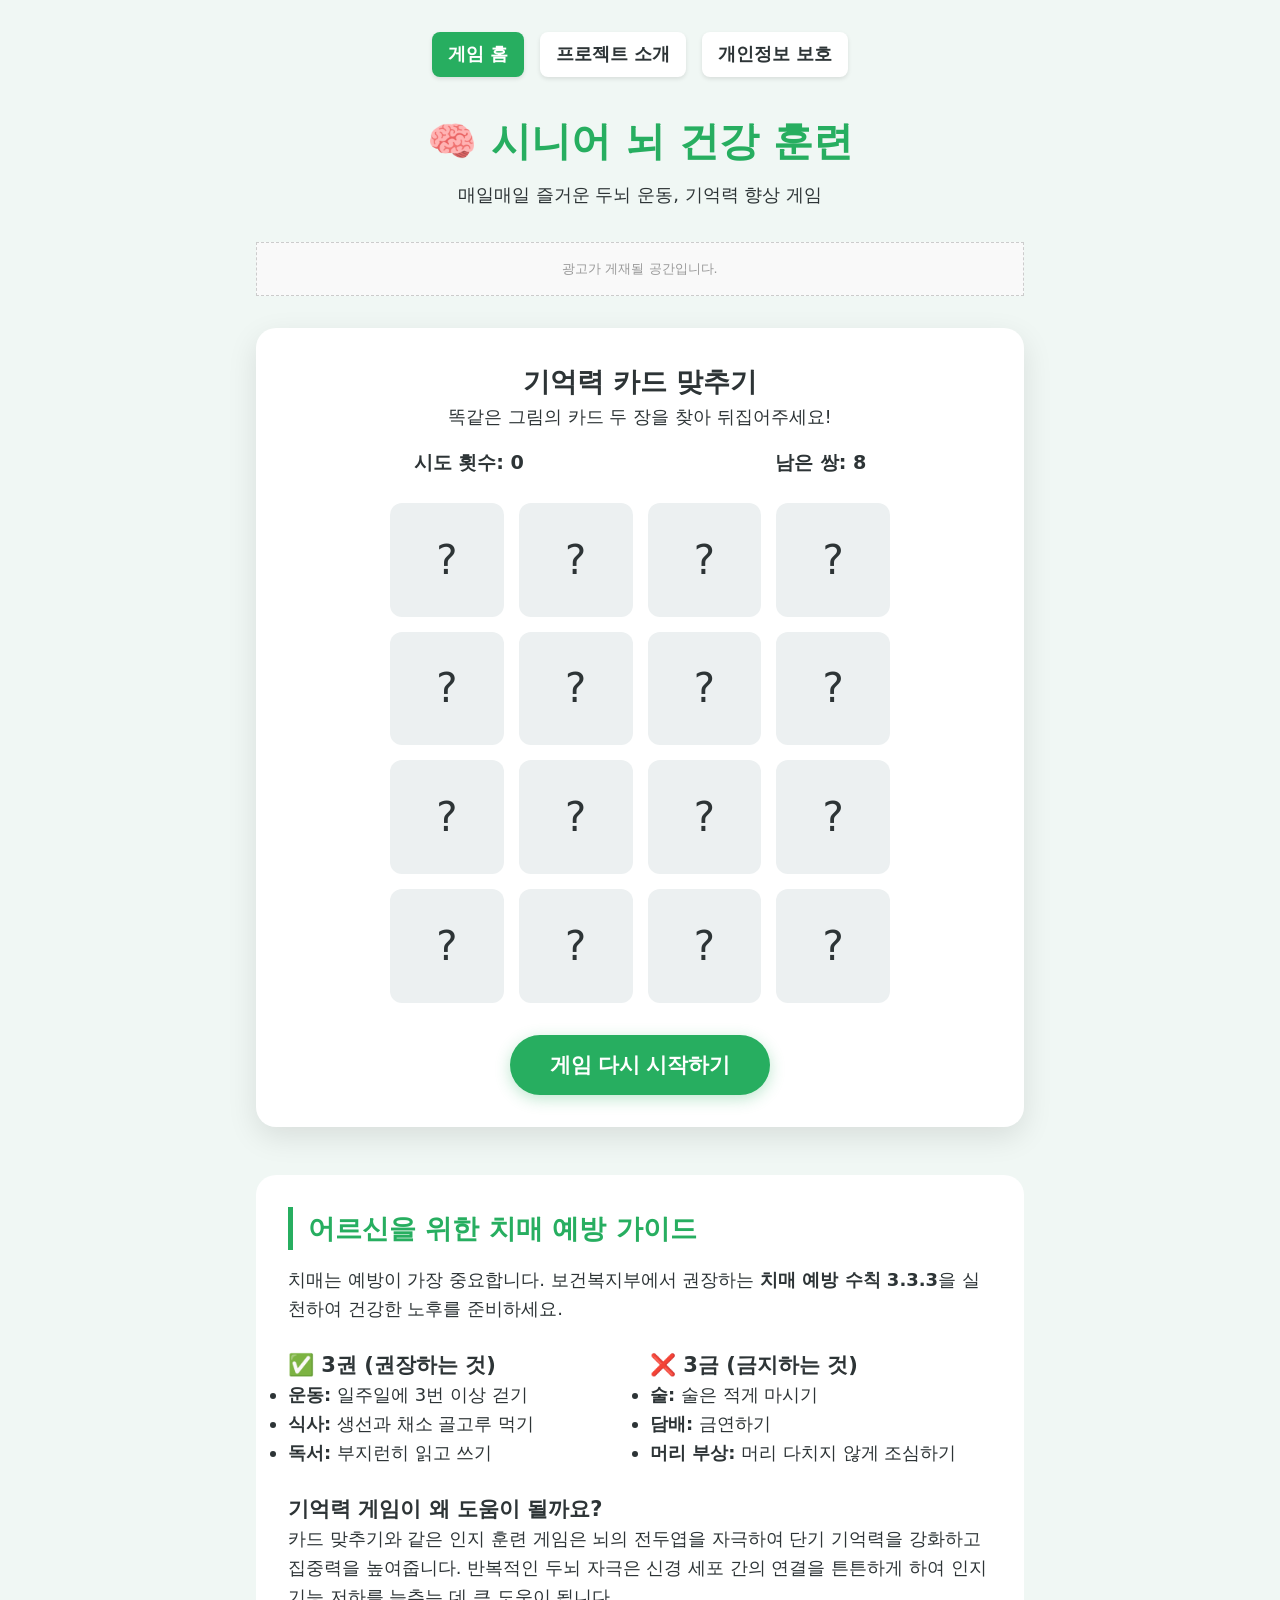
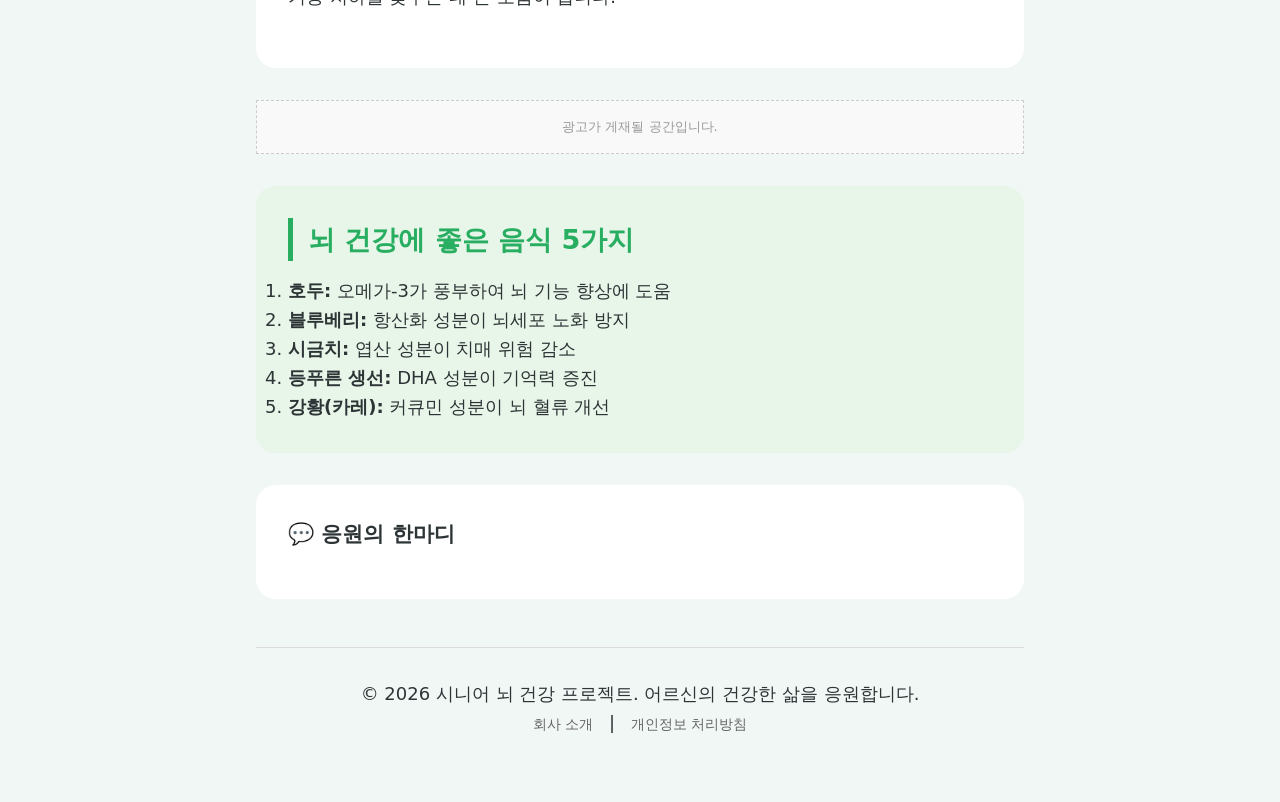
==== index.html @ 91ec0c96 "feat: add Google AdSense script, meta tag and ads.txt" ====
<!DOCTYPE html>
<html lang="ko">
<head>
  <meta charset="UTF-8">
  <meta name="viewport" content="width=device-width, initial-scale=1.0">
  <title>시니어 뇌 건강 프로젝트 - 치매 예방 기억력 게임</title>
  <meta name="description" content="어르신들의 두뇌 건강을 위한 치매 예방 기억력 테스트 게임과 건강 정보를 제공합니다. 매일 5분 투자로 인지 능력을 향상시키세요.">
  <meta name="google-adsense-account" content="ca-pub-5621749458356949">
  <script async src="https://pagead2.googlesyndication.com/pagead/js/adsbygoogle.js?client=ca-pub-5621749458356949"
     crossorigin="anonymous"></script>
  <link rel="stylesheet" href="./style.css">
</head>
<body>
  <div class="container">
    <nav class="nav-bar">
      <a href="./index.html" class="nav-link active">게임 홈</a>
      <a href="./about.html" class="nav-link">프로젝트 소개</a>
      <a href="./privacy.html" class="nav-link">개인정보 보호</a>
    </nav>

    <header>
      <h1>🧠 시니어 뇌 건강 훈련</h1>
      <p>매일매일 즐거운 두뇌 운동, 기억력 향상 게임</p>
    </header>

    <div class="ad-space">광고가 게재될 공간입니다.</div>

    <main>
      <section class="game-section">
        <h2>기억력 카드 맞추기</h2>
        <p style="margin-bottom: 1rem;">똑같은 그림의 카드 두 장을 찾아 뒤집어주세요!</p>
        
        <div class="game-info">
          <div>시도 횟수: <span id="moves">0</span></div>
          <div>남은 쌍: <span id="pairs">8</span></div>
        </div>

        <div class="card-grid" id="card-grid">
          <!-- 카드는 자바스크립트로 생성됩니다 -->
        </div>

        <button class="btn-main" onclick="resetGame()">게임 다시 시작하기</button>
      </section>

      <section class="article-section">
        <h2>어르신을 위한 치매 예방 가이드</h2>
        <p>치매는 예방이 가장 중요합니다. 보건복지부에서 권장하는 <strong>치매 예방 수칙 3.3.3</strong>을 실천하여 건강한 노후를 준비하세요.</p>
        
        <div class="info-grid">
          <div>
            <h3>✅ 3권 (권장하는 것)</h3>
            <ul>
              <li><strong>운동:</strong> 일주일에 3번 이상 걷기</li>
              <li><strong>식사:</strong> 생선과 채소 골고루 먹기</li>
              <li><strong>독서:</strong> 부지런히 읽고 쓰기</li>
            </ul>
          </div>
          <div>
            <h3>❌ 3금 (금지하는 것)</h3>
            <ul>
              <li><strong>술:</strong> 술은 적게 마시기</li>
              <li><strong>담배:</strong> 금연하기</li>
              <li><strong>머리 부상:</strong> 머리 다치지 않게 조심하기</li>
            </ul>
          </div>
        </div>

        <h3 style="margin-top: 1.5rem;">기억력 게임이 왜 도움이 될까요?</h3>
        <p>카드 맞추기와 같은 인지 훈련 게임은 뇌의 전두엽을 자극하여 단기 기억력을 강화하고 집중력을 높여줍니다. 반복적인 두뇌 자극은 신경 세포 간의 연결을 튼튼하게 하여 인지 기능 저하를 늦추는 데 큰 도움이 됩니다.</p>
      </section>

      <div class="ad-space">광고가 게재될 공간입니다.</div>

      <section class="article-section" style="background: #e8f5e9;">
        <h2>뇌 건강에 좋은 음식 5가지</h2>
        <ol>
          <li><strong>호두:</strong> 오메가-3가 풍부하여 뇌 기능 향상에 도움</li>
          <li><strong>블루베리:</strong> 항산화 성분이 뇌세포 노화 방지</li>
          <li><strong>시금치:</strong> 엽산 성분이 치매 위험 감소</li>
          <li><strong>등푸른 생선:</strong> DHA 성분이 기억력 증진</li>
          <li><strong>강황(카레):</strong> 커큐민 성분이 뇌 혈류 개선</li>
        </ol>
      </section>
    </main>

    <section class="comments-section" style="background:white; padding: 2rem; border-radius: 20px;">
      <h3 style="margin-bottom: 1rem;">💬 응원의 한마디</h3>
      <div id="disqus_thread"></div>
      <script>
          (function() { 
          var d = document, s = d.createElement('script');
          s.src = 'https://productbuilder-jqbafca0xd.disqus.com/embed.js';
          s.setAttribute('data-timestamp', +new Date());
          (d.head || d.body).appendChild(s);
          })();
      </script>
    </section>

    <footer>
      <p>&copy; 2026 시니어 뇌 건강 프로젝트. 어르신의 건강한 삶을 응원합니다.</p>
      <div class="footer-links">
        <a href="./about.html">회사 소개</a> | 
        <a href="./privacy.html">개인정보 처리방침</a>
      </div>
    </footer>
  </div>
  <script src="./main.js"></script>
</body>
</html>
---- style.css ----
:root {
  --bg-color: #f0f7f4;
  --container-bg: #ffffff;
  --text-color: #2d3436;
  --primary-color: #27ae60;
  --primary-hover: #219150;
  --accent-color: #e67e22;
  --card-bg: #ecf0f1;
  --card-match: #2ecc71;
  --shadow: rgba(0, 0, 0, 0.1);
  --font-main: 'Pretendard', -apple-system, BlinkMacSystemFont, system-ui, Roboto, sans-serif;
}

* {
  box-sizing: border-box;
  margin: 0;
  padding: 0;
}

body {
  font-family: var(--font-main);
  background-color: var(--bg-color);
  color: var(--text-color);
  line-height: 1.6;
  font-size: 18px; /* 시니어 대상 큰 폰트 */
}

.container {
  max-width: 800px;
  margin: 0 auto;
  padding: 2rem 1rem;
}

/* Header & Nav */
header {
  text-align: center;
  margin-bottom: 2rem;
}

h1 {
  font-size: 2.5rem;
  color: var(--primary-color);
  margin-bottom: 0.5rem;
}

.nav-bar {
  display: flex;
  justify-content: center;
  gap: 1rem;
  margin-bottom: 2rem;
  flex-wrap: wrap;
}

.nav-link {
  text-decoration: none;
  color: var(--text-color);
  font-weight: bold;
  padding: 0.5rem 1rem;
  border-radius: 8px;
  background: white;
  box-shadow: 0 2px 4px var(--shadow);
}

.nav-link.active {
  background: var(--primary-color);
  color: white;
}

/* Game Styles */
.game-section {
  background: white;
  padding: 2rem;
  border-radius: 20px;
  box-shadow: 0 10px 30px var(--shadow);
  text-align: center;
  margin-bottom: 3rem;
}

.game-info {
  display: flex;
  justify-content: space-around;
  margin-bottom: 1.5rem;
  font-weight: bold;
  font-size: 1.2rem;
}

.card-grid {
  display: grid;
  grid-template-columns: repeat(4, 1fr);
  gap: 15px;
  max-width: 500px;
  margin: 0 auto;
}

.card {
  aspect-ratio: 1/1;
  background-color: var(--card-bg);
  border-radius: 12px;
  display: flex;
  justify-content: center;
  align-items: center;
  font-size: 2.5rem;
  cursor: pointer;
  transition: transform 0.3s, background-color 0.3s;
  user-select: none;
}

.card:hover {
  transform: scale(1.05);
}

.card.flipped {
  background-color: white;
  box-shadow: inset 0 0 0 3px var(--primary-color);
}

.card.matched {
  background-color: var(--card-match);
  color: white;
  cursor: default;
  transform: none;
}

.btn-main {
  margin-top: 2rem;
  padding: 1rem 2.5rem;
  font-size: 1.3rem;
  font-weight: bold;
  border: none;
  border-radius: 50px;
  background-color: var(--primary-color);
  color: white;
  cursor: pointer;
  box-shadow: 0 4px 15px rgba(39, 174, 96, 0.3);
}

.btn-main:hover {
  background-color: var(--primary-hover);
}

/* Info Section (AdSense Content) */
.article-section {
  background: white;
  padding: 2rem;
  border-radius: 20px;
  margin-bottom: 2rem;
  text-align: left;
}

.article-section h2 {
  color: var(--primary-color);
  margin-bottom: 1rem;
  border-left: 5px solid var(--primary-color);
  padding-left: 15px;
}

.article-section p {
  margin-bottom: 1.5rem;
}

.info-grid {
  display: grid;
  grid-template-columns: 1fr 1fr;
  gap: 20px;
}

/* Ad Space */
.ad-space {
  margin: 2rem 0;
  padding: 1rem;
  background: #f9f9f9;
  border: 1px dashed #ccc;
  text-align: center;
  font-size: 0.8rem;
  color: #999;
}

/* Footer */
footer {
  text-align: center;
  padding: 2rem;
  border-top: 1px solid #ddd;
  margin-top: 3rem;
}

.footer-links a {
  text-decoration: none;
  color: #666;
  margin: 0 10px;
  font-size: 0.9rem;
}

@media (max-width: 600px) {
  .info-grid { grid-template-columns: 1fr; }
  .card-grid { gap: 10px; }
  .card { font-size: 2rem; }
  h1 { font-size: 2rem; }
}
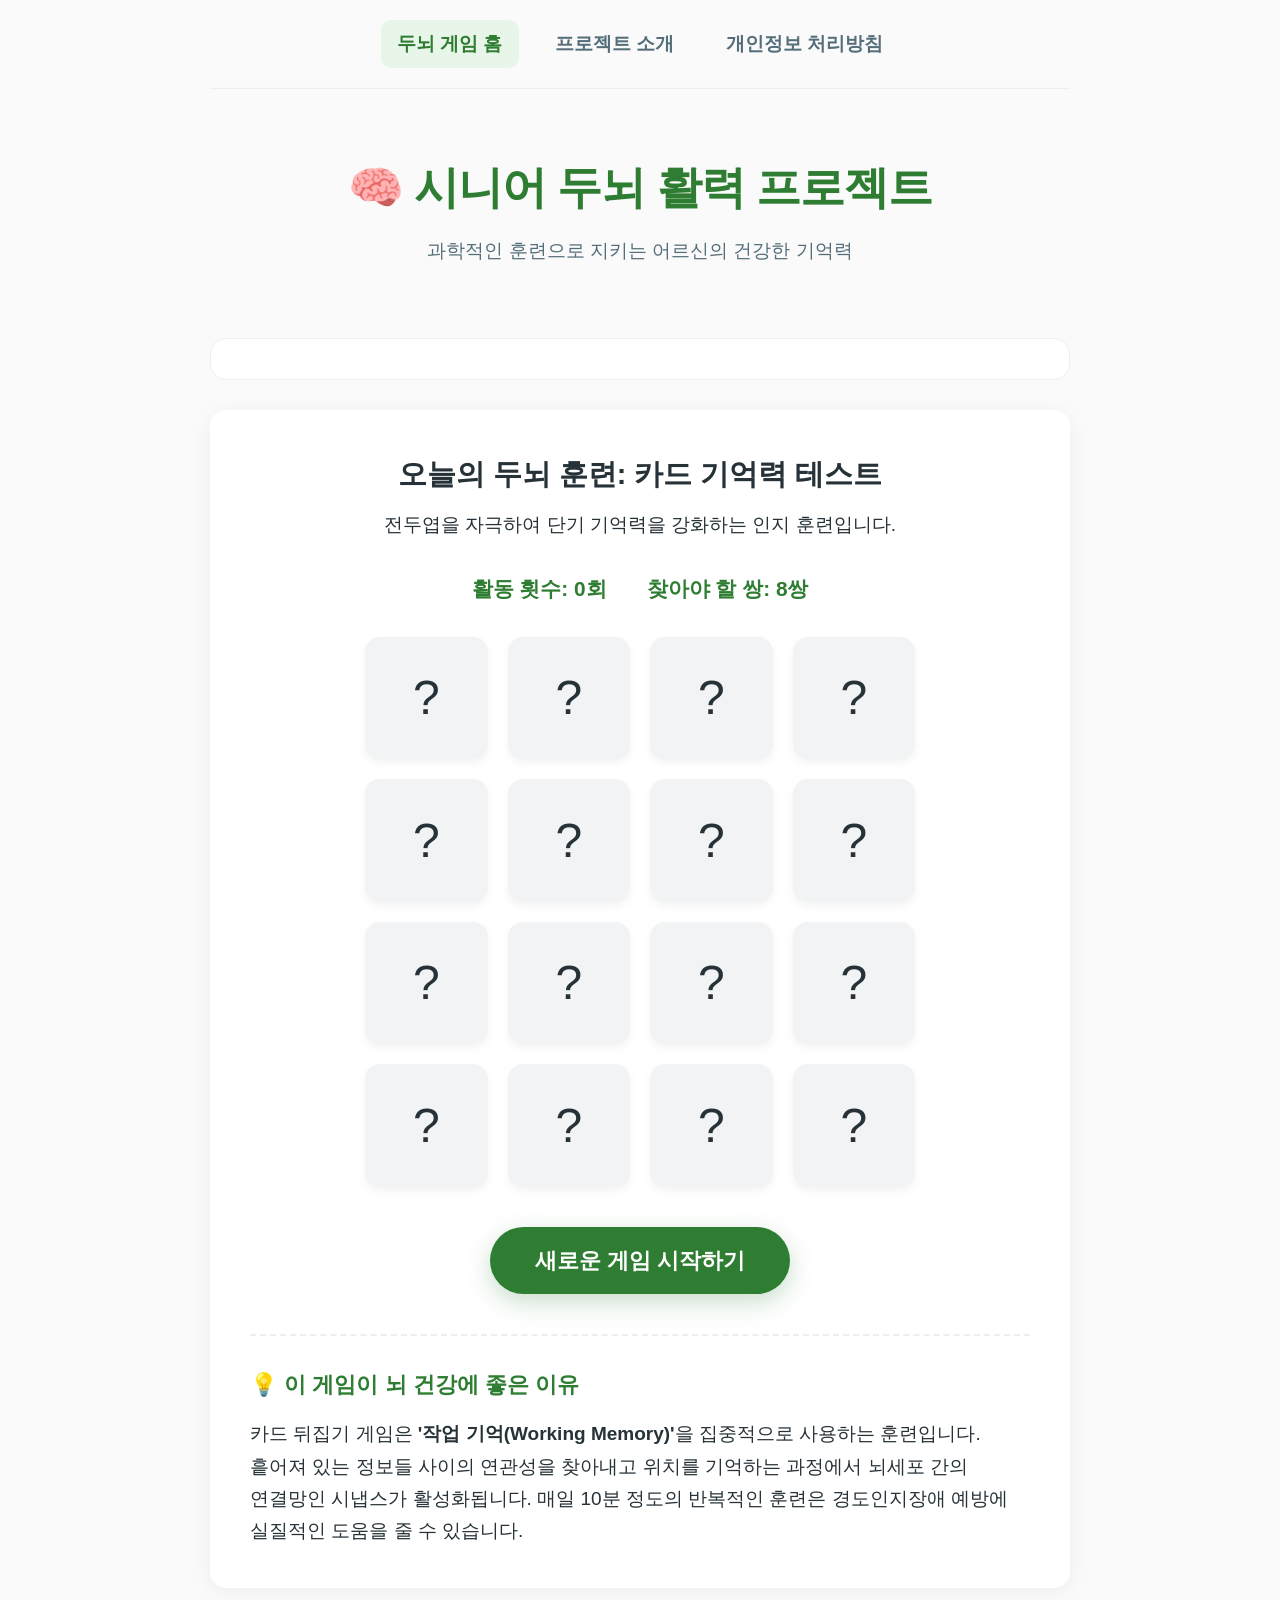
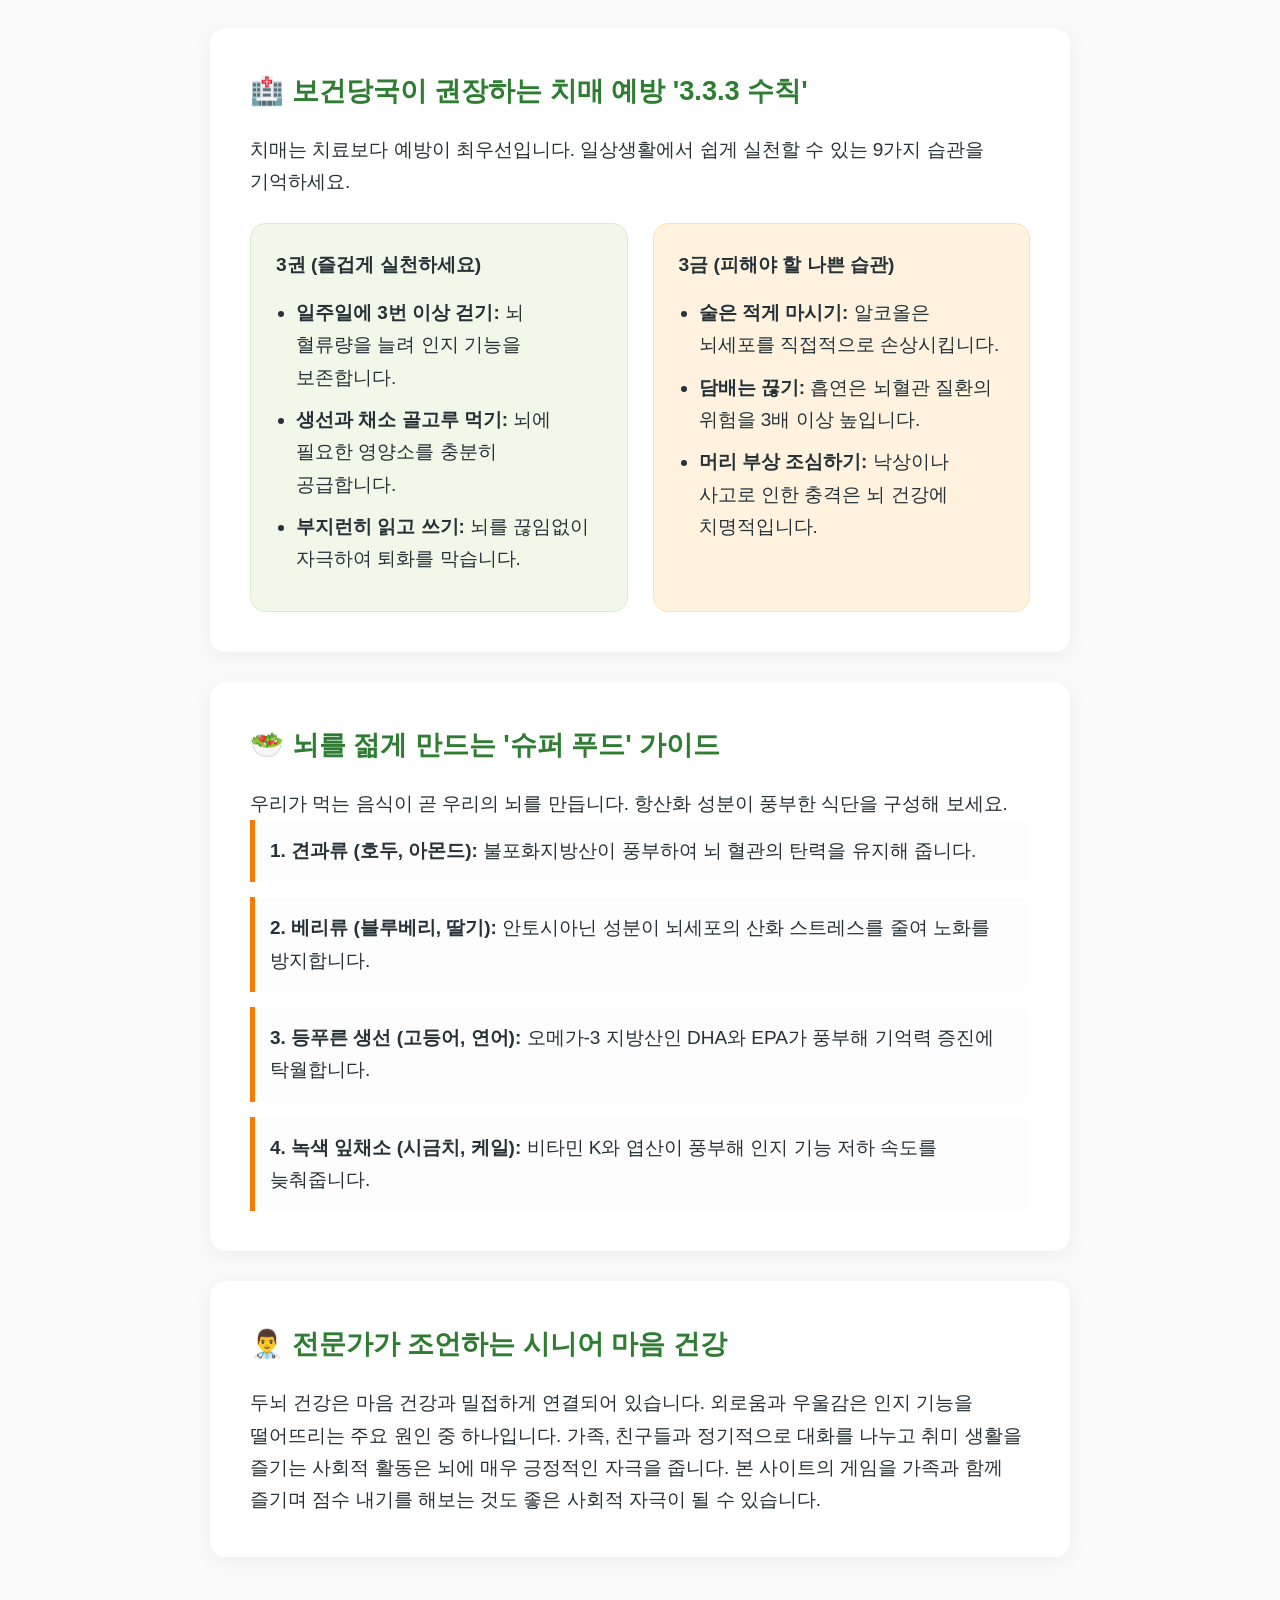
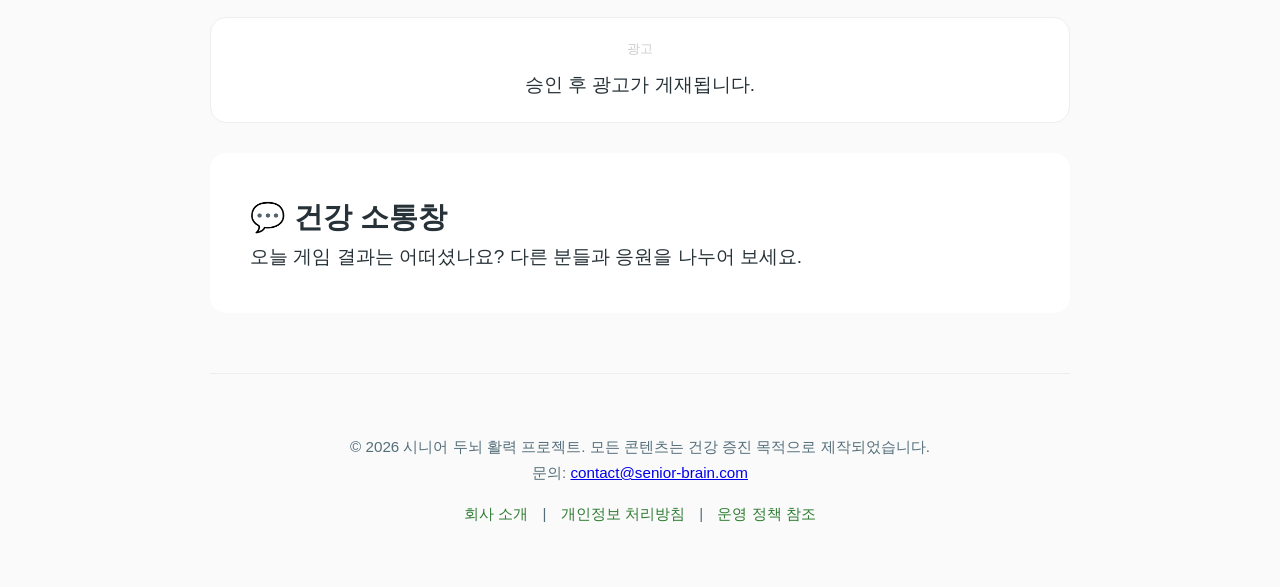
==== commit d698d07b: "feat: upgrade to high-quality senior health platform for AdSense approval" ====
--- a/index.html
+++ b/index.html
@@ -3,8 +3,8 @@
 <head>
   <meta charset="UTF-8">
   <meta name="viewport" content="width=device-width, initial-scale=1.0">
-  <title>시니어 뇌 건강 프로젝트 - 치매 예방 기억력 게임</title>
-  <meta name="description" content="어르신들의 두뇌 건강을 위한 치매 예방 기억력 테스트 게임과 건강 정보를 제공합니다. 매일 5분 투자로 인지 능력을 향상시키세요.">
+  <title>시니어 두뇌 활력 프로젝트 | 치매 예방 기억력 훈련 및 건강 가이드</title>
+  <meta name="description" content="어르신들의 인지 능력을 향상시키는 과학적인 기억력 게임과 보건복지부 권장 치매 예방 정보를 제공합니다. 매일 5분 투자로 건강한 뇌를 유지하세요.">
   <meta name="google-adsense-account" content="ca-pub-5621749458356949">
   <script async src="https://pagead2.googlesyndication.com/pagead/js/adsbygoogle.js?client=ca-pub-5621749458356949"
      crossorigin="anonymous"></script>
@@ -12,79 +12,118 @@
 </head>
 <body>
   <div class="container">
+    <!-- 상단 내비게이션: 구글 권장 사항인 명확한 구조 -->
     <nav class="nav-bar">
-      <a href="./index.html" class="nav-link active">게임 홈</a>
+      <a href="./index.html" class="nav-link active">두뇌 게임 홈</a>
       <a href="./about.html" class="nav-link">프로젝트 소개</a>
-      <a href="./privacy.html" class="nav-link">개인정보 보호</a>
+      <a href="./privacy.html" class="nav-link">개인정보 처리방침</a>
     </nav>
 
-    <header>
-      <h1>🧠 시니어 뇌 건강 훈련</h1>
-      <p>매일매일 즐거운 두뇌 운동, 기억력 향상 게임</p>
+    <header class="main-header">
+      <h1>🧠 시니어 두뇌 활력 프로젝트</h1>
+      <p class="tagline">과학적인 훈련으로 지키는 어르신의 건강한 기억력</p>
     </header>
 
-    <div class="ad-space">광고가 게재될 공간입니다.</div>
+    <!-- 상단 광고 영역 (구글 승인 후 자동 게재) -->
+    <div class="ad-container top-ad">
+      <ins class="adsbygoogle"
+           style="display:block"
+           data-ad-client="ca-pub-5621749458356949"
+           data-ad-slot="YOUR_AD_SLOT_HERE"
+           data-ad-format="auto"
+           data-full-width-responsive="true"></ins>
+      <script> (adsbygoogle = window.adsbygoogle || []).push({}); </script>
+    </div>
 
     <main>
-      <section class="game-section">
-        <h2>기억력 카드 맞추기</h2>
-        <p style="margin-bottom: 1rem;">똑같은 그림의 카드 두 장을 찾아 뒤집어주세요!</p>
+      <!-- 게임 섹션: 전문적인 설명과 함께 배치 -->
+      <section class="game-wrapper">
+        <div class="section-title">
+          <h2>오늘의 두뇌 훈련: 카드 기억력 테스트</h2>
+          <p>전두엽을 자극하여 단기 기억력을 강화하는 인지 훈련입니다.</p>
+        </div>
         
-        <div class="game-info">
-          <div>시도 횟수: <span id="moves">0</span></div>
-          <div>남은 쌍: <span id="pairs">8</span></div>
+        <div class="game-container">
+          <div class="game-stats">
+            <div class="stat-item">활동 횟수: <span id="moves">0</span>회</div>
+            <div class="stat-item">찾아야 할 쌍: <span id="pairs">8</span>쌍</div>
+          </div>
+
+          <div class="card-grid" id="card-grid">
+            <!-- 자바스크립트로 생성됨 -->
+          </div>
+
+          <button class="btn-primary" onclick="resetGame()">새로운 게임 시작하기</button>
         </div>
 
-        <div class="card-grid" id="card-grid">
-          <!-- 카드는 자바스크립트로 생성됩니다 -->
+        <div class="game-guide">
+          <h3>💡 이 게임이 뇌 건강에 좋은 이유</h3>
+          <p>카드 뒤집기 게임은 <strong>'작업 기억(Working Memory)'</strong>을 집중적으로 사용하는 훈련입니다. 흩어져 있는 정보들 사이의 연관성을 찾아내고 위치를 기억하는 과정에서 뇌세포 간의 연결망인 시냅스가 활성화됩니다. 매일 10분 정도의 반복적인 훈련은 경도인지장애 예방에 실질적인 도움을 줄 수 있습니다.</p>
         </div>
-
-        <button class="btn-main" onclick="resetGame()">게임 다시 시작하기</button>
       </section>
 
-      <section class="article-section">
-        <h2>어르신을 위한 치매 예방 가이드</h2>
-        <p>치매는 예방이 가장 중요합니다. 보건복지부에서 권장하는 <strong>치매 예방 수칙 3.3.3</strong>을 실천하여 건강한 노후를 준비하세요.</p>
-        
-        <div class="info-grid">
-          <div>
-            <h3>✅ 3권 (권장하는 것)</h3>
-            <ul>
-              <li><strong>운동:</strong> 일주일에 3번 이상 걷기</li>
-              <li><strong>식사:</strong> 생선과 채소 골고루 먹기</li>
-              <li><strong>독서:</strong> 부지런히 읽고 쓰기</li>
-            </ul>
-          </div>
-          <div>
-            <h3>❌ 3금 (금지하는 것)</h3>
-            <ul>
-              <li><strong>술:</strong> 술은 적게 마시기</li>
-              <li><strong>담배:</strong> 금연하기</li>
-              <li><strong>머리 부상:</strong> 머리 다치지 않게 조심하기</li>
-            </ul>
+      <!-- 전문 콘텐츠 섹션: 애드센스 승인을 위한 텍스트 보강 (500자 이상) -->
+      <section class="expert-content">
+        <div class="article-card">
+          <h2>🏥 보건당국이 권장하는 치매 예방 '3.3.3 수칙'</h2>
+          <p>치매는 치료보다 예방이 최우선입니다. 일상생활에서 쉽게 실천할 수 있는 9가지 습관을 기억하세요.</p>
+          
+          <div class="info-grid">
+            <div class="info-box green">
+              <h3>3권 (즐겁게 실천하세요)</h3>
+              <ul>
+                <li><strong>일주일에 3번 이상 걷기:</strong> 뇌 혈류량을 늘려 인지 기능을 보존합니다.</li>
+                <li><strong>생선과 채소 골고루 먹기:</strong> 뇌에 필요한 영양소를 충분히 공급합니다.</li>
+                <li><strong>부지런히 읽고 쓰기:</strong> 뇌를 끊임없이 자극하여 퇴화를 막습니다.</li>
+              </ul>
+            </div>
+            <div class="info-box red">
+              <h3>3금 (피해야 할 나쁜 습관)</h3>
+              <ul>
+                <li><strong>술은 적게 마시기:</strong> 알코올은 뇌세포를 직접적으로 손상시킵니다.</li>
+                <li><strong>담배는 끊기:</strong> 흡연은 뇌혈관 질환의 위험을 3배 이상 높입니다.</li>
+                <li><strong>머리 부상 조심하기:</strong> 낙상이나 사고로 인한 충격은 뇌 건강에 치명적입니다.</li>
+              </ul>
+            </div>
           </div>
         </div>
 
-        <h3 style="margin-top: 1.5rem;">기억력 게임이 왜 도움이 될까요?</h3>
-        <p>카드 맞추기와 같은 인지 훈련 게임은 뇌의 전두엽을 자극하여 단기 기억력을 강화하고 집중력을 높여줍니다. 반복적인 두뇌 자극은 신경 세포 간의 연결을 튼튼하게 하여 인지 기능 저하를 늦추는 데 큰 도움이 됩니다.</p>
+        <div class="article-card accent">
+          <h2>🥗 뇌를 젊게 만드는 '슈퍼 푸드' 가이드</h2>
+          <p>우리가 먹는 음식이 곧 우리의 뇌를 만듭니다. 항산화 성분이 풍부한 식단을 구성해 보세요.</p>
+          <div class="food-tips">
+            <div class="food-item">
+              <strong>1. 견과류 (호두, 아몬드):</strong> 불포화지방산이 풍부하여 뇌 혈관의 탄력을 유지해 줍니다.
+            </div>
+            <div class="food-item">
+              <strong>2. 베리류 (블루베리, 딸기):</strong> 안토시아닌 성분이 뇌세포의 산화 스트레스를 줄여 노화를 방지합니다.
+            </div>
+            <div class="food-item">
+              <strong>3. 등푸른 생선 (고등어, 연어):</strong> 오메가-3 지방산인 DHA와 EPA가 풍부해 기억력 증진에 탁월합니다.
+            </div>
+            <div class="food-item">
+              <strong>4. 녹색 잎채소 (시금치, 케일):</strong> 비타민 K와 엽산이 풍부해 인지 기능 저하 속도를 늦춰줍니다.
+            </div>
+          </div>
+        </div>
+
+        <div class="article-card">
+          <h2>👨‍⚕️ 전문가가 조언하는 시니어 마음 건강</h2>
+          <p>두뇌 건강은 마음 건강과 밀접하게 연결되어 있습니다. 외로움과 우울감은 인지 기능을 떨어뜨리는 주요 원인 중 하나입니다. 가족, 친구들과 정기적으로 대화를 나누고 취미 생활을 즐기는 사회적 활동은 뇌에 매우 긍정적인 자극을 줍니다. 본 사이트의 게임을 가족과 함께 즐기며 점수 내기를 해보는 것도 좋은 사회적 자극이 될 수 있습니다.</p>
+        </div>
       </section>
 
-      <div class="ad-space">광고가 게재될 공간입니다.</div>
-
-      <section class="article-section" style="background: #e8f5e9;">
-        <h2>뇌 건강에 좋은 음식 5가지</h2>
-        <ol>
-          <li><strong>호두:</strong> 오메가-3가 풍부하여 뇌 기능 향상에 도움</li>
-          <li><strong>블루베리:</strong> 항산화 성분이 뇌세포 노화 방지</li>
-          <li><strong>시금치:</strong> 엽산 성분이 치매 위험 감소</li>
-          <li><strong>등푸른 생선:</strong> DHA 성분이 기억력 증진</li>
-          <li><strong>강황(카레):</strong> 커큐민 성분이 뇌 혈류 개선</li>
-        </ol>
-      </section>
+      <!-- 중간 광고 영역 -->
+      <div class="ad-container mid-ad">
+        <p class="ad-label">광고</p>
+        <div class="ad-placeholder">승인 후 광고가 게재됩니다.</div>
+      </div>
     </main>
 
-    <section class="comments-section" style="background:white; padding: 2rem; border-radius: 20px;">
-      <h3 style="margin-bottom: 1rem;">💬 응원의 한마디</h3>
+    <!-- 소통 섹션: 사용자 참여 유도 -->
+    <section class="community-section">
+      <h2>💬 건강 소통창</h2>
+      <p>오늘 게임 결과는 어떠셨나요? 다른 분들과 응원을 나누어 보세요.</p>
       <div id="disqus_thread"></div>
       <script>
           (function() { 
@@ -96,11 +135,16 @@
       </script>
     </section>
 
-    <footer>
-      <p>&copy; 2026 시니어 뇌 건강 프로젝트. 어르신의 건강한 삶을 응원합니다.</p>
-      <div class="footer-links">
-        <a href="./about.html">회사 소개</a> | 
-        <a href="./privacy.html">개인정보 처리방침</a>
+    <!-- 하단 정보: 구글 신뢰도 지표 (연락처, 저작권 등) -->
+    <footer class="main-footer">
+      <div class="footer-content">
+        <p>&copy; 2026 시니어 두뇌 활력 프로젝트. 모든 콘텐츠는 건강 증진 목적으로 제작되었습니다.</p>
+        <p>문의: <a href="mailto:contact@senior-brain.com">contact@senior-brain.com</a></p>
+        <div class="footer-links">
+          <a href="./about.html">회사 소개</a> | 
+          <a href="./privacy.html">개인정보 처리방침</a> | 
+          <a href="https://adsense-ko.googleblog.com/2012/04/blog-post_25.html" target="_blank" rel="nofollow">운영 정책 참조</a>
+        </div>
       </div>
     </footer>
   </div>
--- a/style.css
+++ b/style.css
@@ -1,14 +1,14 @@
 :root {
-  --bg-color: #f0f7f4;
-  --container-bg: #ffffff;
-  --text-color: #2d3436;
-  --primary-color: #27ae60;
-  --primary-hover: #219150;
-  --accent-color: #e67e22;
-  --card-bg: #ecf0f1;
-  --card-match: #2ecc71;
-  --shadow: rgba(0, 0, 0, 0.1);
-  --font-main: 'Pretendard', -apple-system, BlinkMacSystemFont, system-ui, Roboto, sans-serif;
+  --primary-color: #2e7d32; /* 신뢰감을 주는 숲속 초록색 */
+  --primary-light: #e8f5e9;
+  --secondary-color: #f57c00; /* 주의 집중을 위한 오렌지색 */
+  --text-dark: #263238;
+  --text-muted: #546e7a;
+  --bg-soft: #fafafa;
+  --white: #ffffff;
+  --shadow-soft: 0 4px 20px rgba(0, 0, 0, 0.05);
+  --border-radius: 16px;
+  --font-senior: 'Pretendard', -apple-system, BlinkMacSystemFont, 'Malgun Gothic', sans-serif;
 }
 
 * {
@@ -18,181 +18,267 @@
 }
 
 body {
-  font-family: var(--font-main);
-  background-color: var(--bg-color);
-  color: var(--text-color);
-  line-height: 1.6;
-  font-size: 18px; /* 시니어 대상 큰 폰트 */
+  font-family: var(--font-senior);
+  background-color: var(--bg-soft);
+  color: var(--text-dark);
+  line-height: 1.7;
+  font-size: 19px; /* 시니어를 위해 기본 폰트 크기 확대 */
+  word-break: keep-all; /* 한글 가독성 향상 */
 }
 
 .container {
-  max-width: 800px;
+  max-width: 900px;
   margin: 0 auto;
-  padding: 2rem 1rem;
-}
-
-/* Header & Nav */
-header {
-  text-align: center;
-  margin-bottom: 2rem;
-}
-
-h1 {
-  font-size: 2.5rem;
-  color: var(--primary-color);
-  margin-bottom: 0.5rem;
-}
-
+  padding: 0 20px;
+}
+
+/* Navigation */
 .nav-bar {
   display: flex;
   justify-content: center;
-  gap: 1rem;
-  margin-bottom: 2rem;
-  flex-wrap: wrap;
+  gap: 20px;
+  padding: 20px 0;
+  border-bottom: 1px solid #eee;
 }
 
 .nav-link {
   text-decoration: none;
-  color: var(--text-color);
-  font-weight: bold;
-  padding: 0.5rem 1rem;
-  border-radius: 8px;
-  background: white;
-  box-shadow: 0 2px 4px var(--shadow);
-}
-
-.nav-link.active {
-  background: var(--primary-color);
-  color: white;
+  color: var(--text-muted);
+  font-weight: 600;
+  padding: 8px 16px;
+  border-radius: 10px;
+  transition: all 0.2s;
+}
+
+.nav-link.active, .nav-link:hover {
+  color: var(--primary-color);
+  background-color: var(--primary-light);
+}
+
+/* Header */
+.main-header {
+  text-align: center;
+  padding: 60px 0 40px;
+}
+
+.main-header h1 {
+  font-size: 2.8rem;
+  color: var(--primary-color);
+  margin-bottom: 10px;
+  letter-spacing: -1px;
+}
+
+.tagline {
+  font-size: 1.2rem;
+  color: var(--text-muted);
+}
+
+/* Ad Containers */
+.ad-container {
+  margin: 30px 0;
+  padding: 20px;
+  background: #fff;
+  border: 1px solid #eee;
+  border-radius: var(--border-radius);
+  text-align: center;
+}
+
+.ad-label {
+  font-size: 0.8rem;
+  color: #ccc;
+  margin-bottom: 10px;
+  text-transform: uppercase;
 }
 
 /* Game Styles */
-.game-section {
-  background: white;
-  padding: 2rem;
-  border-radius: 20px;
-  box-shadow: 0 10px 30px var(--shadow);
-  text-align: center;
-  margin-bottom: 3rem;
-}
-
-.game-info {
-  display: flex;
-  justify-content: space-around;
-  margin-bottom: 1.5rem;
-  font-weight: bold;
-  font-size: 1.2rem;
+.game-wrapper {
+  background: var(--white);
+  padding: 40px;
+  border-radius: var(--border-radius);
+  box-shadow: var(--shadow-soft);
+  margin-bottom: 40px;
+}
+
+.section-title {
+  text-align: center;
+  margin-bottom: 30px;
+}
+
+.section-title h2 {
+  font-size: 1.8rem;
+  margin-bottom: 10px;
+}
+
+.game-stats {
+  display: flex;
+  justify-content: center;
+  gap: 40px;
+  margin-bottom: 30px;
+  font-weight: 700;
+  font-size: 1.3rem;
+  color: var(--primary-color);
 }
 
 .card-grid {
   display: grid;
   grid-template-columns: repeat(4, 1fr);
-  gap: 15px;
-  max-width: 500px;
+  gap: 20px;
+  max-width: 550px;
   margin: 0 auto;
 }
 
 .card {
   aspect-ratio: 1/1;
-  background-color: var(--card-bg);
-  border-radius: 12px;
+  background-color: #f1f3f4;
+  border-radius: 15px;
   display: flex;
   justify-content: center;
   align-items: center;
-  font-size: 2.5rem;
+  font-size: 3rem;
   cursor: pointer;
-  transition: transform 0.3s, background-color 0.3s;
-  user-select: none;
+  box-shadow: 0 4px 8px rgba(0,0,0,0.05);
+  transition: transform 0.2s, background-color 0.2s;
 }
 
 .card:hover {
-  transform: scale(1.05);
+  transform: translateY(-5px);
+  background-color: #e8eaed;
 }
 
 .card.flipped {
-  background-color: white;
-  box-shadow: inset 0 0 0 3px var(--primary-color);
+  background-color: var(--white);
+  border: 4px solid var(--primary-color);
 }
 
 .card.matched {
-  background-color: var(--card-match);
-  color: white;
+  background-color: var(--primary-light);
+  border: none;
   cursor: default;
-  transform: none;
-}
-
-.btn-main {
-  margin-top: 2rem;
-  padding: 1rem 2.5rem;
-  font-size: 1.3rem;
-  font-weight: bold;
+  opacity: 0.8;
+}
+
+.btn-primary {
+  display: block;
+  width: 100%;
+  max-width: 300px;
+  margin: 40px auto 0;
+  padding: 18px;
+  font-size: 1.4rem;
+  font-weight: 800;
   border: none;
   border-radius: 50px;
   background-color: var(--primary-color);
   color: white;
   cursor: pointer;
-  box-shadow: 0 4px 15px rgba(39, 174, 96, 0.3);
-}
-
-.btn-main:hover {
-  background-color: var(--primary-hover);
-}
-
-/* Info Section (AdSense Content) */
-.article-section {
-  background: white;
-  padding: 2rem;
-  border-radius: 20px;
-  margin-bottom: 2rem;
-  text-align: left;
-}
-
-.article-section h2 {
-  color: var(--primary-color);
-  margin-bottom: 1rem;
-  border-left: 5px solid var(--primary-color);
-  padding-left: 15px;
-}
-
-.article-section p {
-  margin-bottom: 1.5rem;
+  box-shadow: 0 8px 25px rgba(46, 125, 50, 0.25);
+}
+
+.btn-primary:hover {
+  background-color: #1b5e20;
+  transform: translateY(-2px);
+}
+
+.game-guide {
+  margin-top: 40px;
+  padding-top: 30px;
+  border-top: 2px dashed #eee;
+}
+
+.game-guide h3 {
+  margin-bottom: 15px;
+  color: var(--primary-color);
+}
+
+/* Article Cards (SEO/AdSense Content) */
+.expert-content {
+  margin-bottom: 60px;
+}
+
+.article-card {
+  background: var(--white);
+  padding: 40px;
+  border-radius: var(--border-radius);
+  margin-bottom: 30px;
+  box-shadow: var(--shadow-soft);
+}
+
+.article-card h2 {
+  font-size: 1.7rem;
+  margin-bottom: 20px;
+  color: var(--primary-color);
 }
 
 .info-grid {
   display: grid;
   grid-template-columns: 1fr 1fr;
-  gap: 20px;
-}
-
-/* Ad Space */
-.ad-space {
-  margin: 2rem 0;
-  padding: 1rem;
-  background: #f9f9f9;
-  border: 1px dashed #ccc;
-  text-align: center;
-  font-size: 0.8rem;
-  color: #999;
+  gap: 25px;
+  margin-top: 25px;
+}
+
+.info-box {
+  padding: 25px;
+  border-radius: 15px;
+}
+
+.info-box.green { background: #f1f8e9; border: 1px solid #dcedc8; }
+.info-box.red { background: #fff3e0; border: 1px solid #ffe0b2; }
+
+.info-box h3 {
+  font-size: 1.2rem;
+  margin-bottom: 15px;
+}
+
+.info-box ul {
+  padding-left: 20px;
+}
+
+.info-box li {
+  margin-bottom: 10px;
+}
+
+.food-tips {
+  display: flex;
+  flex-direction: column;
+  gap: 15px;
+}
+
+.food-item {
+  padding: 15px;
+  background: #fdfdfd;
+  border-left: 5px solid var(--secondary-color);
+  border-radius: 0 10px 10px 0;
+}
+
+/* Community Section */
+.community-section {
+  background: var(--white);
+  padding: 40px;
+  border-radius: var(--border-radius);
+  margin-bottom: 60px;
 }
 
 /* Footer */
-footer {
-  text-align: center;
-  padding: 2rem;
-  border-top: 1px solid #ddd;
-  margin-top: 3rem;
+.main-footer {
+  padding: 60px 0;
+  border-top: 1px solid #eee;
+  text-align: center;
+  color: var(--text-muted);
+  font-size: 0.95rem;
+}
+
+.footer-links {
+  margin-top: 15px;
 }
 
 .footer-links a {
+  color: var(--primary-color);
   text-decoration: none;
-  color: #666;
   margin: 0 10px;
-  font-size: 0.9rem;
-}
-
-@media (max-width: 600px) {
+}
+
+@media (max-width: 650px) {
   .info-grid { grid-template-columns: 1fr; }
   .card-grid { gap: 10px; }
-  .card { font-size: 2rem; }
-  h1 { font-size: 2rem; }
-}
+  .main-header h1 { font-size: 2rem; }
+  .article-card { padding: 25px; }
+}
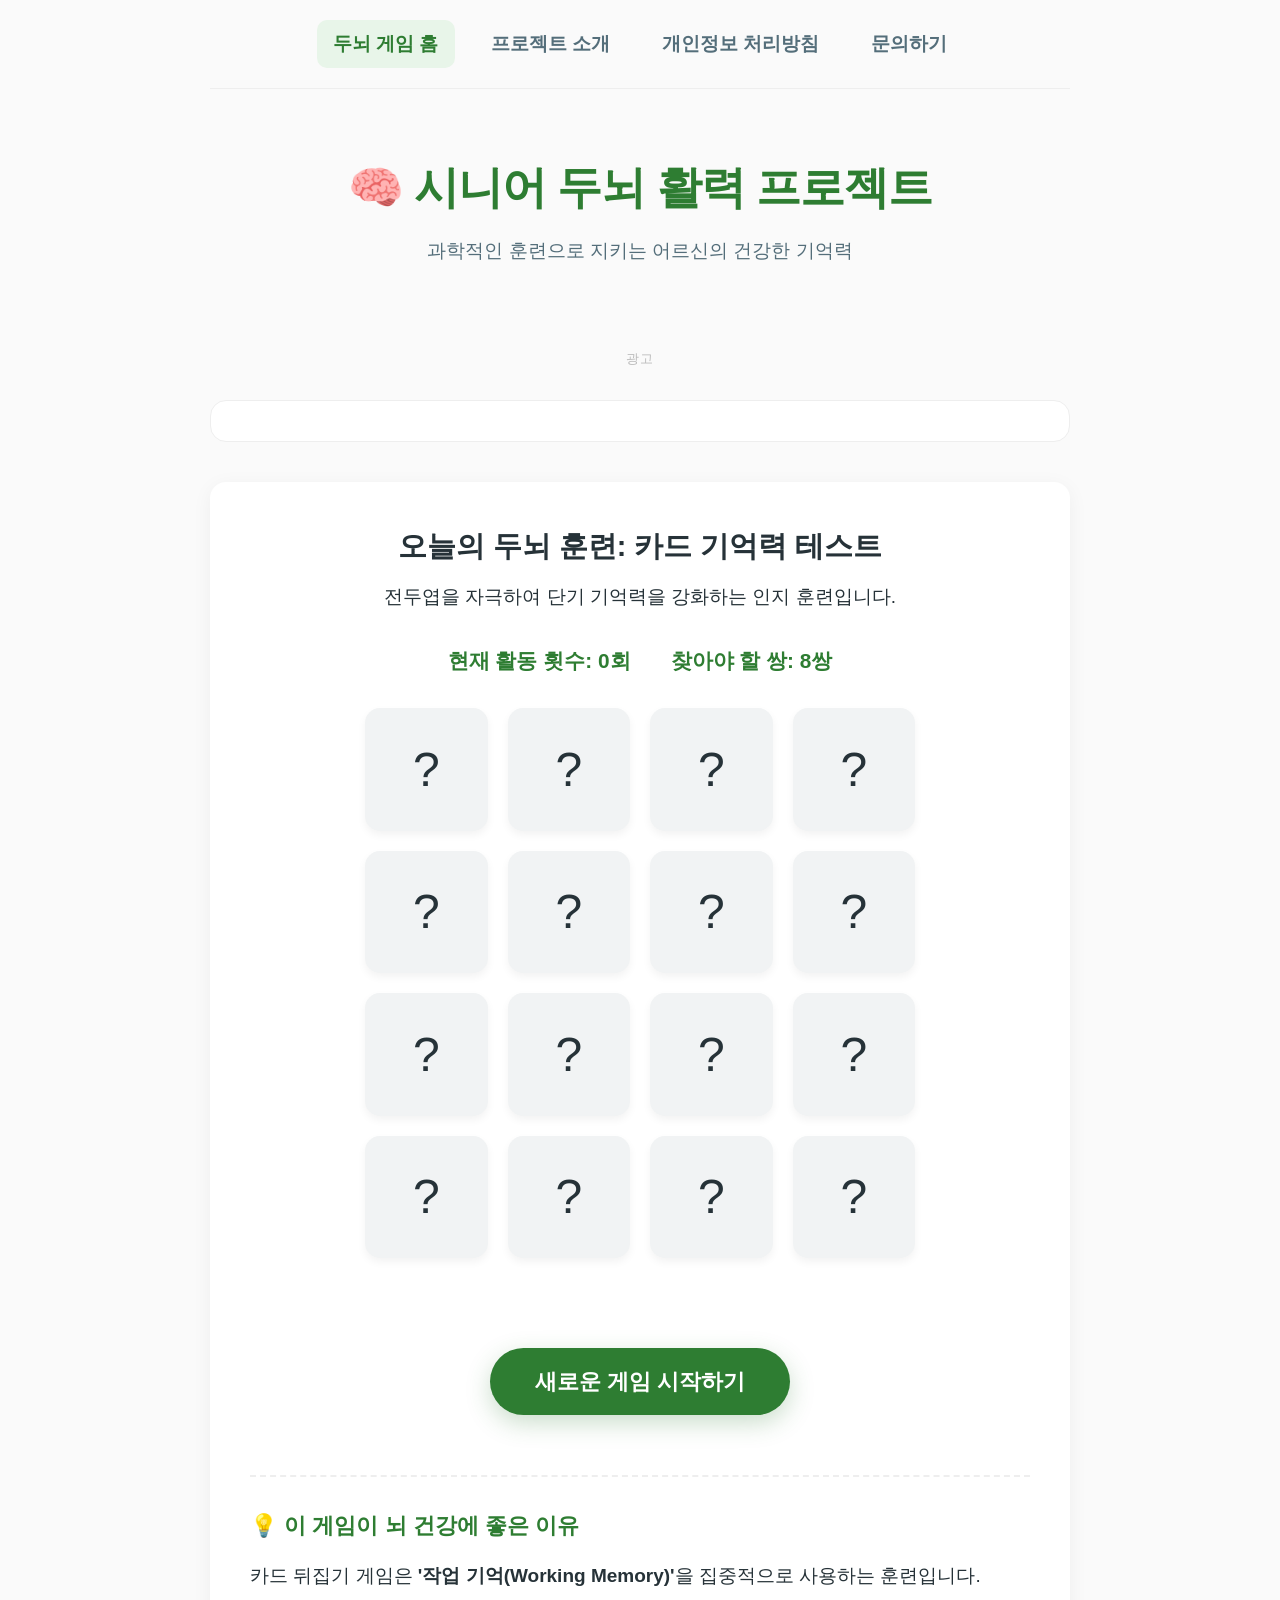
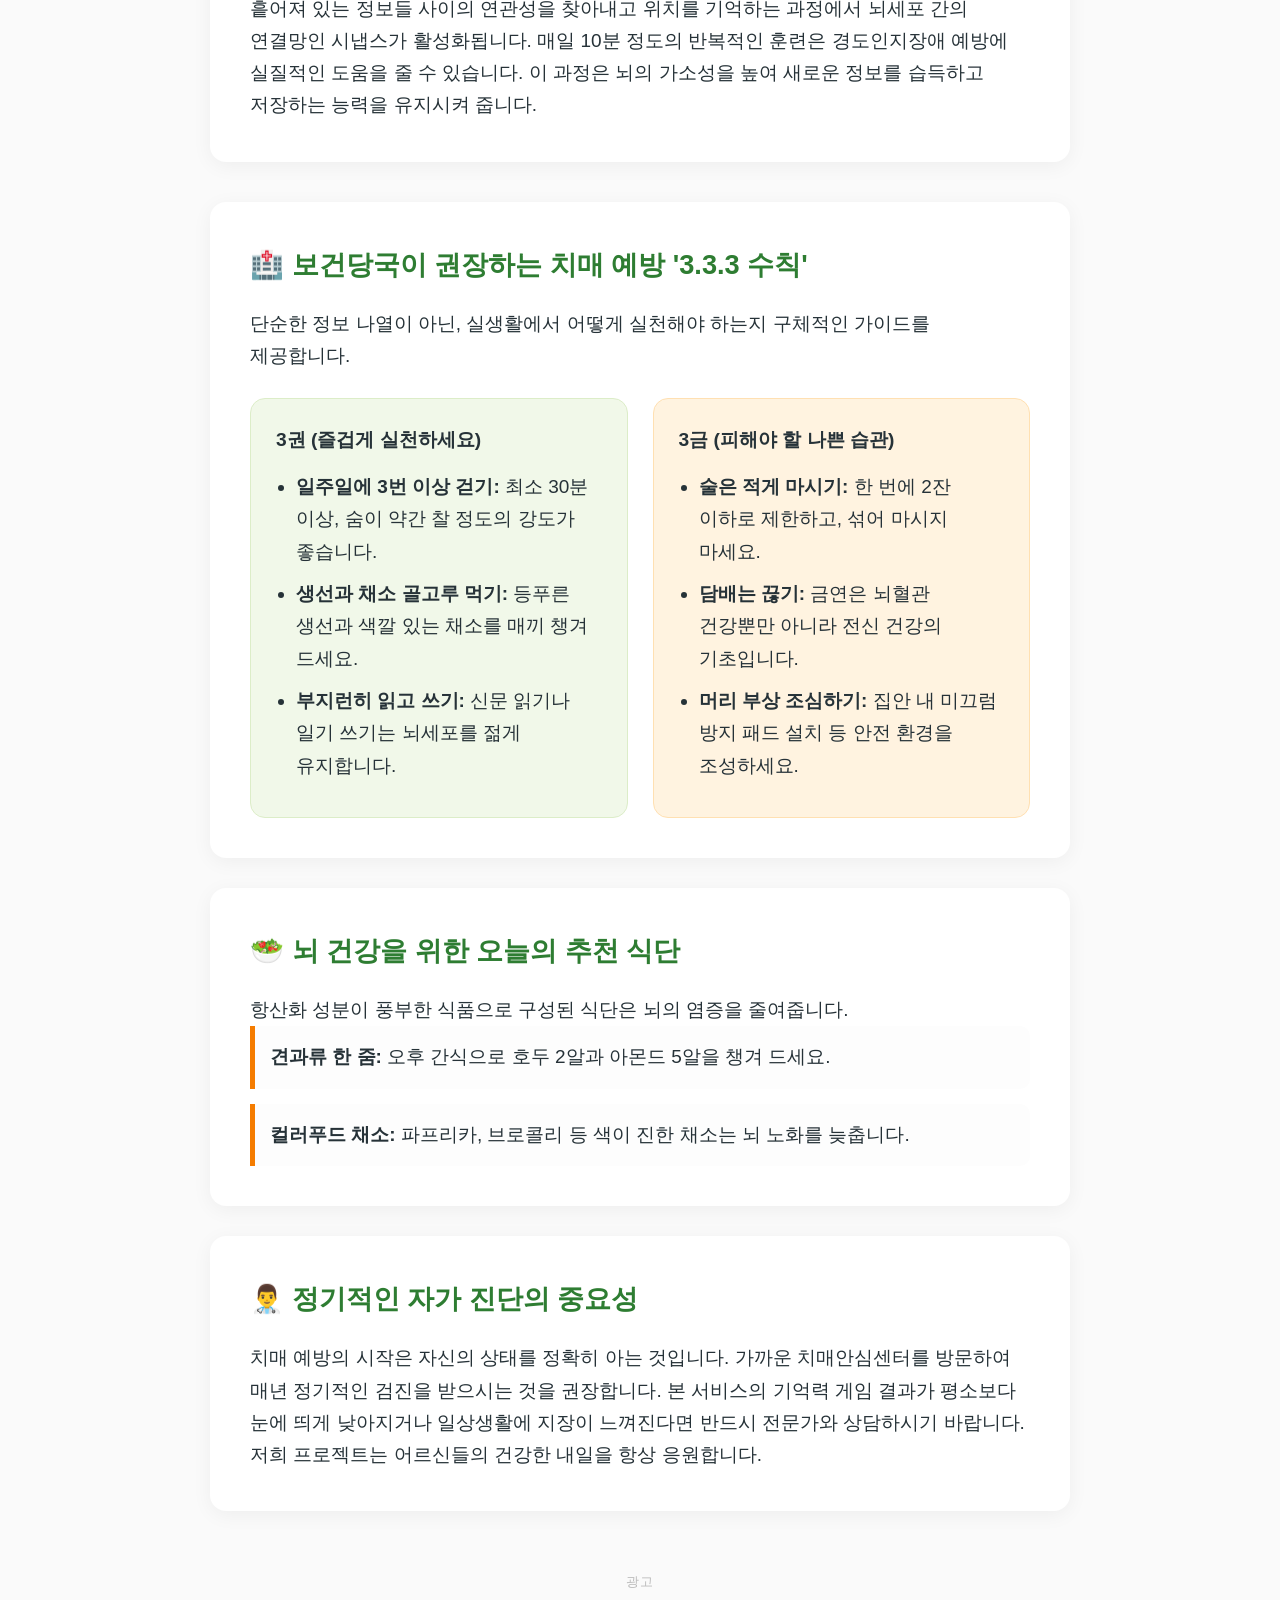
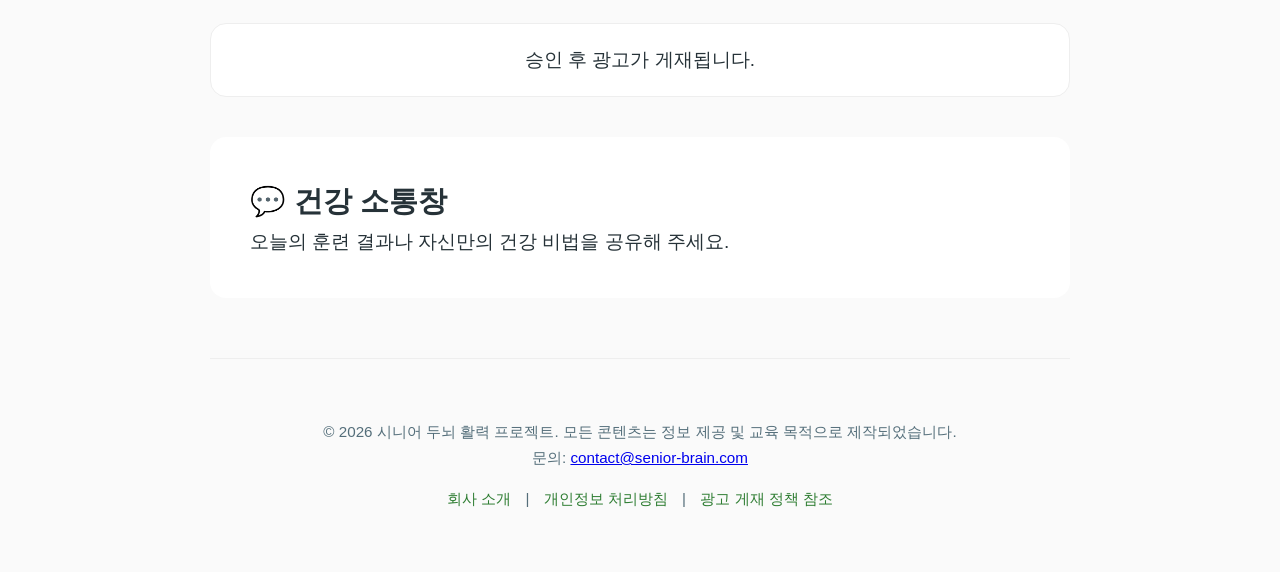
==== commit 6e082014: "feat: enhance site quality and AdSense compliance based on official blog tips (Part 2)" ====
--- a/index.html
+++ b/index.html
@@ -12,11 +12,12 @@
 </head>
 <body>
   <div class="container">
-    <!-- 상단 내비게이션: 구글 권장 사항인 명확한 구조 -->
+    <!-- 탐색 구조 개선: 사용자가 현재 위치를 명확히 알 수 있도록 강조 -->
     <nav class="nav-bar">
       <a href="./index.html" class="nav-link active">두뇌 게임 홈</a>
       <a href="./about.html" class="nav-link">프로젝트 소개</a>
       <a href="./privacy.html" class="nav-link">개인정보 처리방침</a>
+      <a href="mailto:contact@senior-brain.com" class="nav-link">문의하기</a>
     </nav>
 
     <header class="main-header">
@@ -24,19 +25,21 @@
       <p class="tagline">과학적인 훈련으로 지키는 어르신의 건강한 기억력</p>
     </header>
 
-    <!-- 상단 광고 영역 (구글 승인 후 자동 게재) -->
-    <div class="ad-container top-ad">
-      <ins class="adsbygoogle"
-           style="display:block"
-           data-ad-client="ca-pub-5621749458356949"
-           data-ad-slot="YOUR_AD_SLOT_HERE"
-           data-ad-format="auto"
-           data-full-width-responsive="true"></ins>
-      <script> (adsbygoogle = window.adsbygoogle || []).push({}); </script>
+    <!-- 광고와 콘텐츠의 명확한 구분: 레이블 추가 및 충분한 여백 확보 -->
+    <div class="ad-section">
+      <p class="ad-notice">광고</p>
+      <div class="ad-container top-ad">
+        <ins class="adsbygoogle"
+             style="display:block"
+             data-ad-client="ca-pub-5621749458356949"
+             data-ad-slot="YOUR_AD_SLOT_HERE"
+             data-ad-format="auto"
+             data-full-width-responsive="true"></ins>
+        <script> (adsbygoogle = window.adsbygoogle || []).push({}); </script>
+      </div>
     </div>
 
     <main>
-      <!-- 게임 섹션: 전문적인 설명과 함께 배치 -->
       <section class="game-wrapper">
         <div class="section-title">
           <h2>오늘의 두뇌 훈련: 카드 기억력 테스트</h2>
@@ -44,8 +47,9 @@
         </div>
         
         <div class="game-container">
+          <!-- 사용자 혼동 방지: 통계 정보 가독성 향상 -->
           <div class="game-stats">
-            <div class="stat-item">활동 횟수: <span id="moves">0</span>회</div>
+            <div class="stat-item">현재 활동 횟수: <span id="moves">0</span>회</div>
             <div class="stat-item">찾아야 할 쌍: <span id="pairs">8</span>쌍</div>
           </div>
 
@@ -53,77 +57,76 @@
             <!-- 자바스크립트로 생성됨 -->
           </div>
 
-          <button class="btn-primary" onclick="resetGame()">새로운 게임 시작하기</button>
+          <!-- 오클릭 방지: 버튼 주변 여백 확보 -->
+          <div class="action-area">
+            <button class="btn-primary" onclick="resetGame()">새로운 게임 시작하기</button>
+          </div>
         </div>
 
         <div class="game-guide">
           <h3>💡 이 게임이 뇌 건강에 좋은 이유</h3>
-          <p>카드 뒤집기 게임은 <strong>'작업 기억(Working Memory)'</strong>을 집중적으로 사용하는 훈련입니다. 흩어져 있는 정보들 사이의 연관성을 찾아내고 위치를 기억하는 과정에서 뇌세포 간의 연결망인 시냅스가 활성화됩니다. 매일 10분 정도의 반복적인 훈련은 경도인지장애 예방에 실질적인 도움을 줄 수 있습니다.</p>
+          <p>카드 뒤집기 게임은 <strong>'작업 기억(Working Memory)'</strong>을 집중적으로 사용하는 훈련입니다. 흩어져 있는 정보들 사이의 연관성을 찾아내고 위치를 기억하는 과정에서 뇌세포 간의 연결망인 시냅스가 활성화됩니다. 매일 10분 정도의 반복적인 훈련은 경도인지장애 예방에 실질적인 도움을 줄 수 있습니다. 이 과정은 뇌의 가소성을 높여 새로운 정보를 습득하고 저장하는 능력을 유지시켜 줍니다.</p>
         </div>
       </section>
 
-      <!-- 전문 콘텐츠 섹션: 애드센스 승인을 위한 텍스트 보강 (500자 이상) -->
+      <!-- 독창적인 콘텐츠 강화: 실제 실천 가이드 추가 -->
       <section class="expert-content">
         <div class="article-card">
           <h2>🏥 보건당국이 권장하는 치매 예방 '3.3.3 수칙'</h2>
-          <p>치매는 치료보다 예방이 최우선입니다. 일상생활에서 쉽게 실천할 수 있는 9가지 습관을 기억하세요.</p>
+          <p>단순한 정보 나열이 아닌, 실생활에서 어떻게 실천해야 하는지 구체적인 가이드를 제공합니다.</p>
           
           <div class="info-grid">
             <div class="info-box green">
               <h3>3권 (즐겁게 실천하세요)</h3>
               <ul>
-                <li><strong>일주일에 3번 이상 걷기:</strong> 뇌 혈류량을 늘려 인지 기능을 보존합니다.</li>
-                <li><strong>생선과 채소 골고루 먹기:</strong> 뇌에 필요한 영양소를 충분히 공급합니다.</li>
-                <li><strong>부지런히 읽고 쓰기:</strong> 뇌를 끊임없이 자극하여 퇴화를 막습니다.</li>
+                <li><strong>일주일에 3번 이상 걷기:</strong> 최소 30분 이상, 숨이 약간 찰 정도의 강도가 좋습니다.</li>
+                <li><strong>생선과 채소 골고루 먹기:</strong> 등푸른 생선과 색깔 있는 채소를 매끼 챙겨 드세요.</li>
+                <li><strong>부지런히 읽고 쓰기:</strong> 신문 읽기나 일기 쓰기는 뇌세포를 젊게 유지합니다.</li>
               </ul>
             </div>
             <div class="info-box red">
               <h3>3금 (피해야 할 나쁜 습관)</h3>
               <ul>
-                <li><strong>술은 적게 마시기:</strong> 알코올은 뇌세포를 직접적으로 손상시킵니다.</li>
-                <li><strong>담배는 끊기:</strong> 흡연은 뇌혈관 질환의 위험을 3배 이상 높입니다.</li>
-                <li><strong>머리 부상 조심하기:</strong> 낙상이나 사고로 인한 충격은 뇌 건강에 치명적입니다.</li>
+                <li><strong>술은 적게 마시기:</strong> 한 번에 2잔 이하로 제한하고, 섞어 마시지 마세요.</li>
+                <li><strong>담배는 끊기:</strong> 금연은 뇌혈관 건강뿐만 아니라 전신 건강의 기초입니다.</li>
+                <li><strong>머리 부상 조심하기:</strong> 집안 내 미끄럼 방지 패드 설치 등 안전 환경을 조성하세요.</li>
               </ul>
             </div>
           </div>
         </div>
 
+        <!-- 부가 가치 제공: 사용자를 위한 추가 팁 섹션 -->
         <div class="article-card accent">
-          <h2>🥗 뇌를 젊게 만드는 '슈퍼 푸드' 가이드</h2>
-          <p>우리가 먹는 음식이 곧 우리의 뇌를 만듭니다. 항산화 성분이 풍부한 식단을 구성해 보세요.</p>
+          <h2>🥗 뇌 건강을 위한 오늘의 추천 식단</h2>
+          <p>항산화 성분이 풍부한 식품으로 구성된 식단은 뇌의 염증을 줄여줍니다.</p>
           <div class="food-tips">
             <div class="food-item">
-              <strong>1. 견과류 (호두, 아몬드):</strong> 불포화지방산이 풍부하여 뇌 혈관의 탄력을 유지해 줍니다.
+              <strong>견과류 한 줌:</strong> 오후 간식으로 호두 2알과 아몬드 5알을 챙겨 드세요.
             </div>
             <div class="food-item">
-              <strong>2. 베리류 (블루베리, 딸기):</strong> 안토시아닌 성분이 뇌세포의 산화 스트레스를 줄여 노화를 방지합니다.
-            </div>
-            <div class="food-item">
-              <strong>3. 등푸른 생선 (고등어, 연어):</strong> 오메가-3 지방산인 DHA와 EPA가 풍부해 기억력 증진에 탁월합니다.
-            </div>
-            <div class="food-item">
-              <strong>4. 녹색 잎채소 (시금치, 케일):</strong> 비타민 K와 엽산이 풍부해 인지 기능 저하 속도를 늦춰줍니다.
+              <strong>컬러푸드 채소:</strong> 파프리카, 브로콜리 등 색이 진한 채소는 뇌 노화를 늦춥니다.
             </div>
           </div>
         </div>
 
         <div class="article-card">
-          <h2>👨‍⚕️ 전문가가 조언하는 시니어 마음 건강</h2>
-          <p>두뇌 건강은 마음 건강과 밀접하게 연결되어 있습니다. 외로움과 우울감은 인지 기능을 떨어뜨리는 주요 원인 중 하나입니다. 가족, 친구들과 정기적으로 대화를 나누고 취미 생활을 즐기는 사회적 활동은 뇌에 매우 긍정적인 자극을 줍니다. 본 사이트의 게임을 가족과 함께 즐기며 점수 내기를 해보는 것도 좋은 사회적 자극이 될 수 있습니다.</p>
+          <h2>👨‍⚕️ 정기적인 자가 진단의 중요성</h2>
+          <p>치매 예방의 시작은 자신의 상태를 정확히 아는 것입니다. 가까운 치매안심센터를 방문하여 매년 정기적인 검진을 받으시는 것을 권장합니다. 본 서비스의 기억력 게임 결과가 평소보다 눈에 띄게 낮아지거나 일상생활에 지장이 느껴진다면 반드시 전문가와 상담하시기 바랍니다. 저희 프로젝트는 어르신들의 건강한 내일을 항상 응원합니다.</p>
         </div>
       </section>
 
-      <!-- 중간 광고 영역 -->
-      <div class="ad-container mid-ad">
-        <p class="ad-label">광고</p>
-        <div class="ad-placeholder">승인 후 광고가 게재됩니다.</div>
+      <!-- 광고와 콘텐츠 혼동 방지: 명확한 하단 광고 구분 -->
+      <div class="ad-section">
+        <p class="ad-notice">광고</p>
+        <div class="ad-container mid-ad">
+          <div class="ad-placeholder">승인 후 광고가 게재됩니다.</div>
+        </div>
       </div>
     </main>
 
-    <!-- 소통 섹션: 사용자 참여 유도 -->
     <section class="community-section">
       <h2>💬 건강 소통창</h2>
-      <p>오늘 게임 결과는 어떠셨나요? 다른 분들과 응원을 나누어 보세요.</p>
+      <p>오늘의 훈련 결과나 자신만의 건강 비법을 공유해 주세요.</p>
       <div id="disqus_thread"></div>
       <script>
           (function() { 
@@ -135,15 +138,14 @@
       </script>
     </section>
 
-    <!-- 하단 정보: 구글 신뢰도 지표 (연락처, 저작권 등) -->
     <footer class="main-footer">
       <div class="footer-content">
-        <p>&copy; 2026 시니어 두뇌 활력 프로젝트. 모든 콘텐츠는 건강 증진 목적으로 제작되었습니다.</p>
+        <p>&copy; 2026 시니어 두뇌 활력 프로젝트. 모든 콘텐츠는 정보 제공 및 교육 목적으로 제작되었습니다.</p>
         <p>문의: <a href="mailto:contact@senior-brain.com">contact@senior-brain.com</a></p>
         <div class="footer-links">
           <a href="./about.html">회사 소개</a> | 
           <a href="./privacy.html">개인정보 처리방침</a> | 
-          <a href="https://adsense-ko.googleblog.com/2012/04/blog-post_25.html" target="_blank" rel="nofollow">운영 정책 참조</a>
+          <a href="https://adsense-ko.googleblog.com/2012/09/2.html" target="_blank" rel="nofollow">광고 게재 정책 참조</a>
         </div>
       </div>
     </footer>
--- a/style.css
+++ b/style.css
@@ -276,9 +276,20 @@
   margin: 0 10px;
 }
 
-@media (max-width: 650px) {
-  .info-grid { grid-template-columns: 1fr; }
-  .card-grid { gap: 10px; }
-  .main-header h1 { font-size: 2rem; }
-  .article-card { padding: 25px; }
-}
+/* Ad Labels and Spacing */
+.ad-section {
+  margin: 40px 0;
+}
+.ad-notice {
+  font-size: 0.8rem;
+  color: #bbb;
+  text-align: center;
+  margin-bottom: 8px;
+  text-transform: uppercase;
+  letter-spacing: 1px;
+}
+.action-area {
+  margin-top: 30px;
+  padding: 20px 0;
+}
+
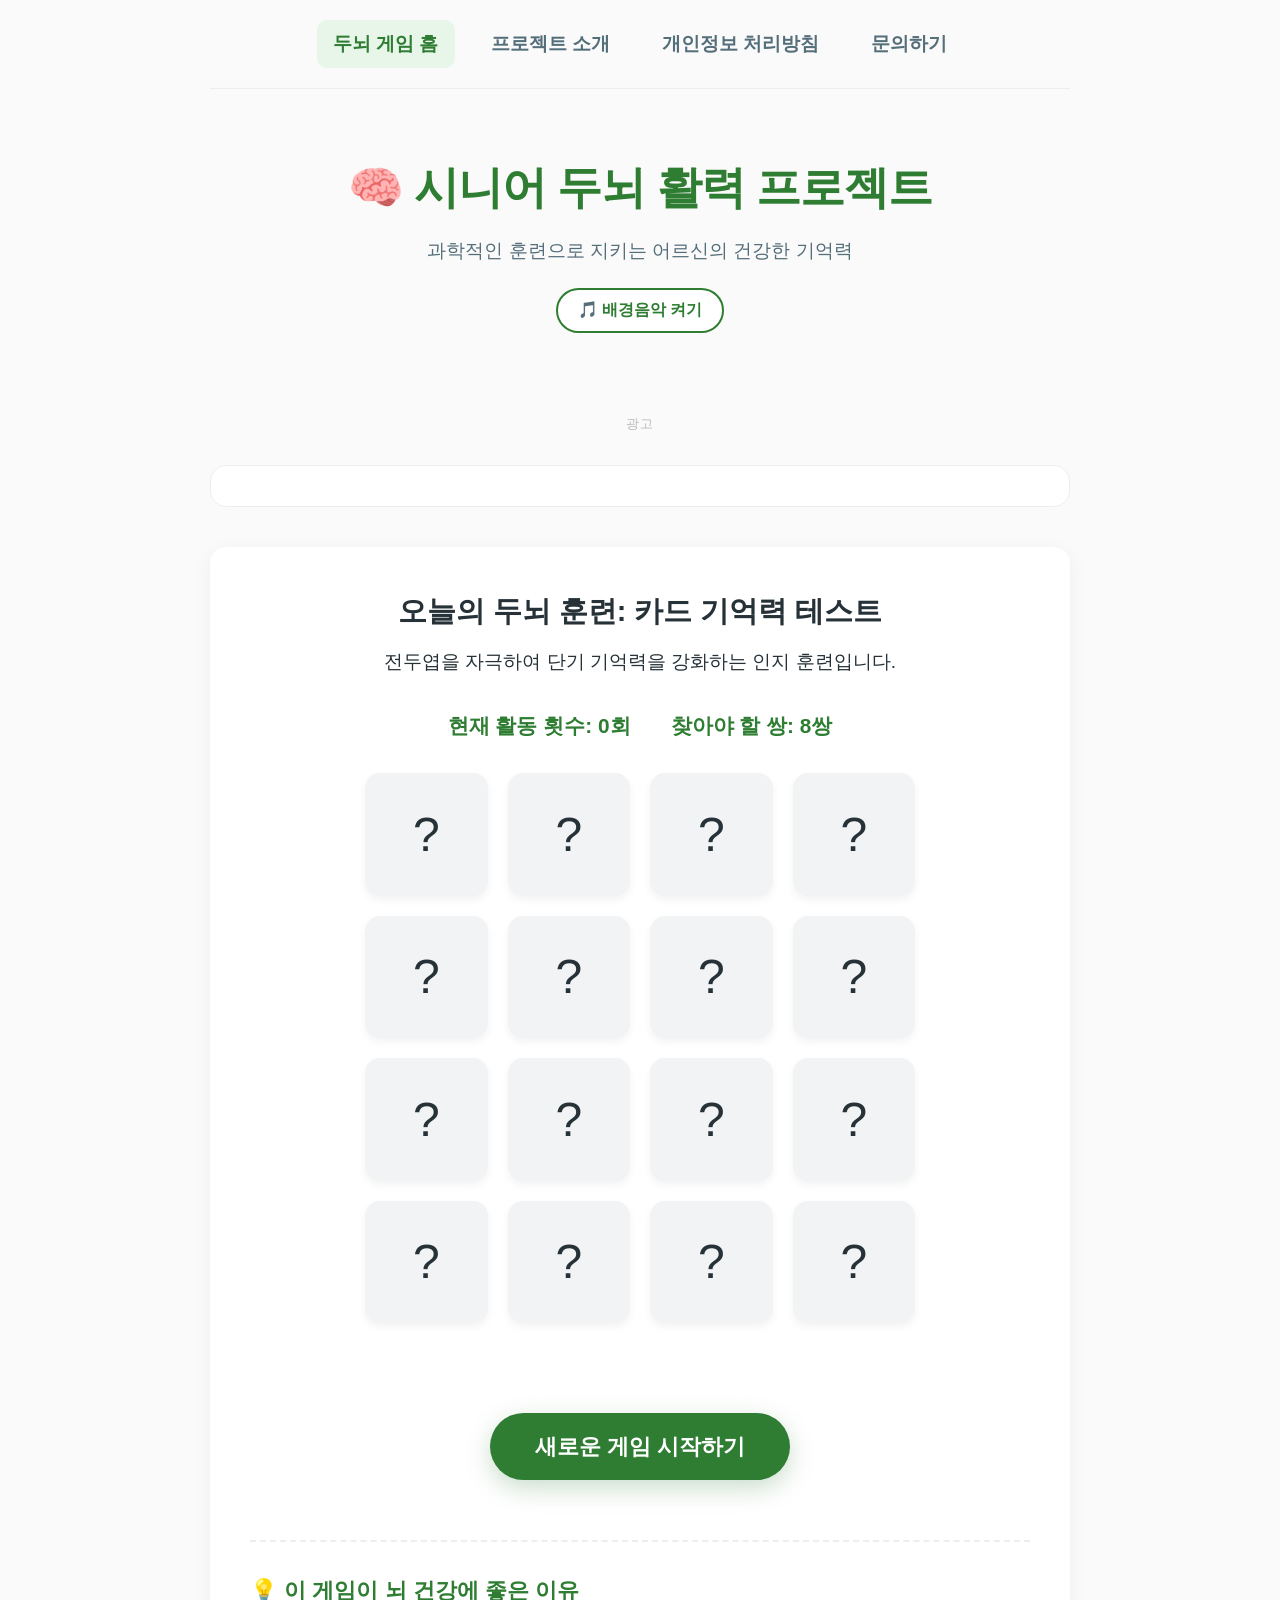
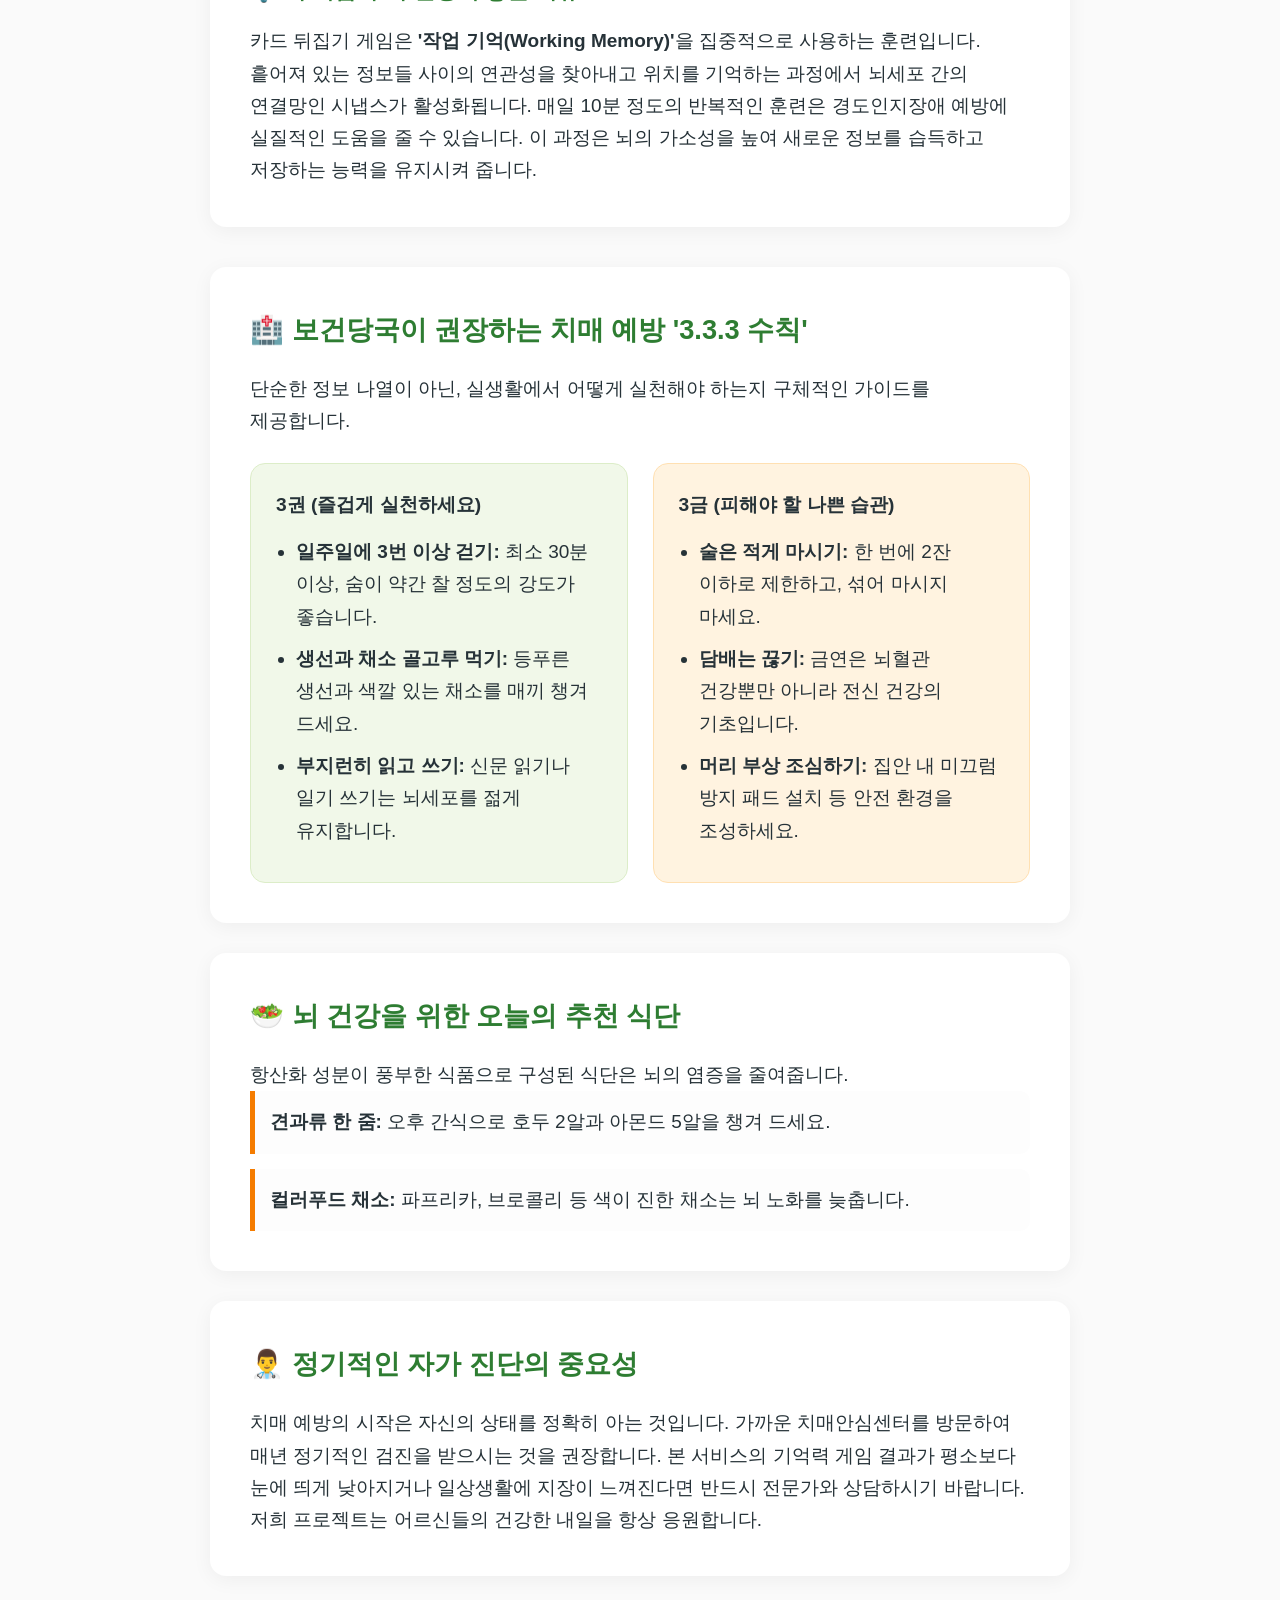
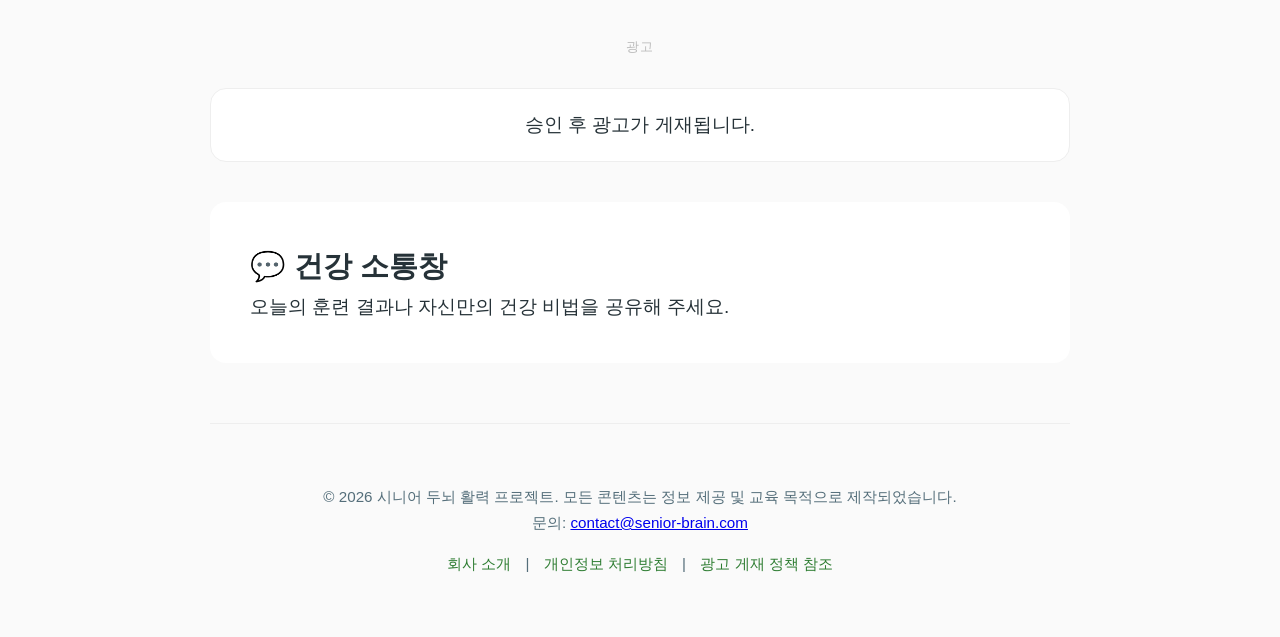
==== commit ea9f4d9a: "feat: add BGM loop and toggle functionality for immersion" ====
--- a/index.html
+++ b/index.html
@@ -23,6 +23,9 @@
     <header class="main-header">
       <h1>🧠 시니어 두뇌 활력 프로젝트</h1>
       <p class="tagline">과학적인 훈련으로 지키는 어르신의 건강한 기억력</p>
+      <div class="audio-controls">
+        <button id="bgm-toggle" class="btn-audio">🎵 배경음악 켜기</button>
+      </div>
     </header>
 
     <!-- 광고와 콘텐츠의 명확한 구분: 레이블 추가 및 충분한 여백 확보 -->
@@ -150,6 +153,17 @@
       </div>
     </footer>
   </div>
+
+  <!-- 축하 이벤트 레이어 -->
+  <div id="celebration-overlay" class="celebration-overlay">
+    <div class="celebration-content">
+      <span class="celebration-emoji">🎉🎊🥳</span>
+      <h2>축하합니다!</h2>
+      <p>모든 카드를 맞추셨습니다.<br>오늘의 두뇌 훈련을 성공적으로 마쳤습니다!</p>
+      <button class="btn-primary" onclick="closeCelebration()">한 번 더 하기</button>
+    </div>
+  </div>
+
   <script src="./main.js"></script>
 </body>
 </html>
--- a/style.css
+++ b/style.css
@@ -71,6 +71,27 @@
 .tagline {
   font-size: 1.2rem;
   color: var(--text-muted);
+}
+
+.audio-controls {
+  margin-top: 20px;
+}
+
+.btn-audio {
+  padding: 10px 20px;
+  font-size: 1rem;
+  font-weight: 600;
+  border: 2px solid var(--primary-color);
+  border-radius: 30px;
+  background: white;
+  color: var(--primary-color);
+  cursor: pointer;
+  transition: all 0.2s;
+}
+
+.btn-audio.active {
+  background: var(--primary-color);
+  color: white;
 }
 
 /* Ad Containers */
@@ -293,3 +314,138 @@
   padding: 20px 0;
 }
 
+/* Celebration Overlay */
+.celebration-overlay {
+  position: fixed;
+  top: 0;
+  left: 0;
+  width: 100%;
+  height: 100%;
+  background: rgba(0, 0, 0, 0.85);
+  display: flex;
+  justify-content: center;
+  align-items: center;
+  z-index: 1000;
+  opacity: 0;
+  visibility: hidden;
+  transition: all 0.5s ease;
+}
+
+.celebration-overlay.active {
+  opacity: 1;
+  visibility: visible;
+}
+
+.celebration-content {
+  background: white;
+  padding: 50px 30px;
+  border-radius: 30px;
+  text-align: center;
+  max-width: 90%;
+  width: 400px;
+  transform: scale(0.7);
+  transition: transform 0.5s cubic-bezier(0.175, 0.885, 0.32, 1.275);
+}
+
+.celebration-overlay.active .celebration-content {
+  transform: scale(1);
+}
+
+.celebration-emoji {
+  font-size: 5rem;
+  display: block;
+  margin-bottom: 20px;
+}
+
+.celebration-content h2 {
+  font-size: 2.5rem;
+  color: var(--primary-color);
+  margin-bottom: 15px;
+}
+
+.celebration-content p {
+  font-size: 1.2rem;
+  margin-bottom: 30px;
+  color: var(--text-dark);
+}
+
+/* Responsive Design (Mobile/Tablet Optimization) */
+@media (max-width: 768px) {
+  body {
+    font-size: 18px;
+  }
+  
+  .main-header {
+    padding: 40px 0 30px;
+  }
+  
+  .main-header h1 {
+    font-size: 2.2rem;
+  }
+  
+  .game-wrapper, .article-card, .community-section {
+    padding: 25px 20px;
+  }
+  
+  .card-grid {
+    gap: 12px;
+  }
+  
+  .card {
+    font-size: 2.2rem;
+    border-radius: 12px;
+  }
+  
+  .info-grid {
+    grid-template-columns: 1fr;
+    gap: 15px;
+  }
+  
+  .game-stats {
+    gap: 20px;
+    font-size: 1.1rem;
+  }
+}
+
+@media (max-width: 480px) {
+  .nav-bar {
+    gap: 10px;
+    padding: 15px 0;
+  }
+  
+  .nav-link {
+    padding: 6px 10px;
+    font-size: 0.85rem;
+  }
+  
+  .main-header h1 {
+    font-size: 1.8rem;
+  }
+  
+  .tagline {
+    font-size: 1rem;
+  }
+  
+  .card-grid {
+    gap: 8px;
+  }
+  
+  .card {
+    font-size: 1.8rem;
+    border-radius: 10px;
+  }
+  
+  .btn-primary {
+    font-size: 1.2rem;
+    padding: 15px;
+  }
+  
+  .article-card h2 {
+    font-size: 1.4rem;
+  }
+  
+  .footer-content p {
+    font-size: 0.85rem;
+  }
+}
+
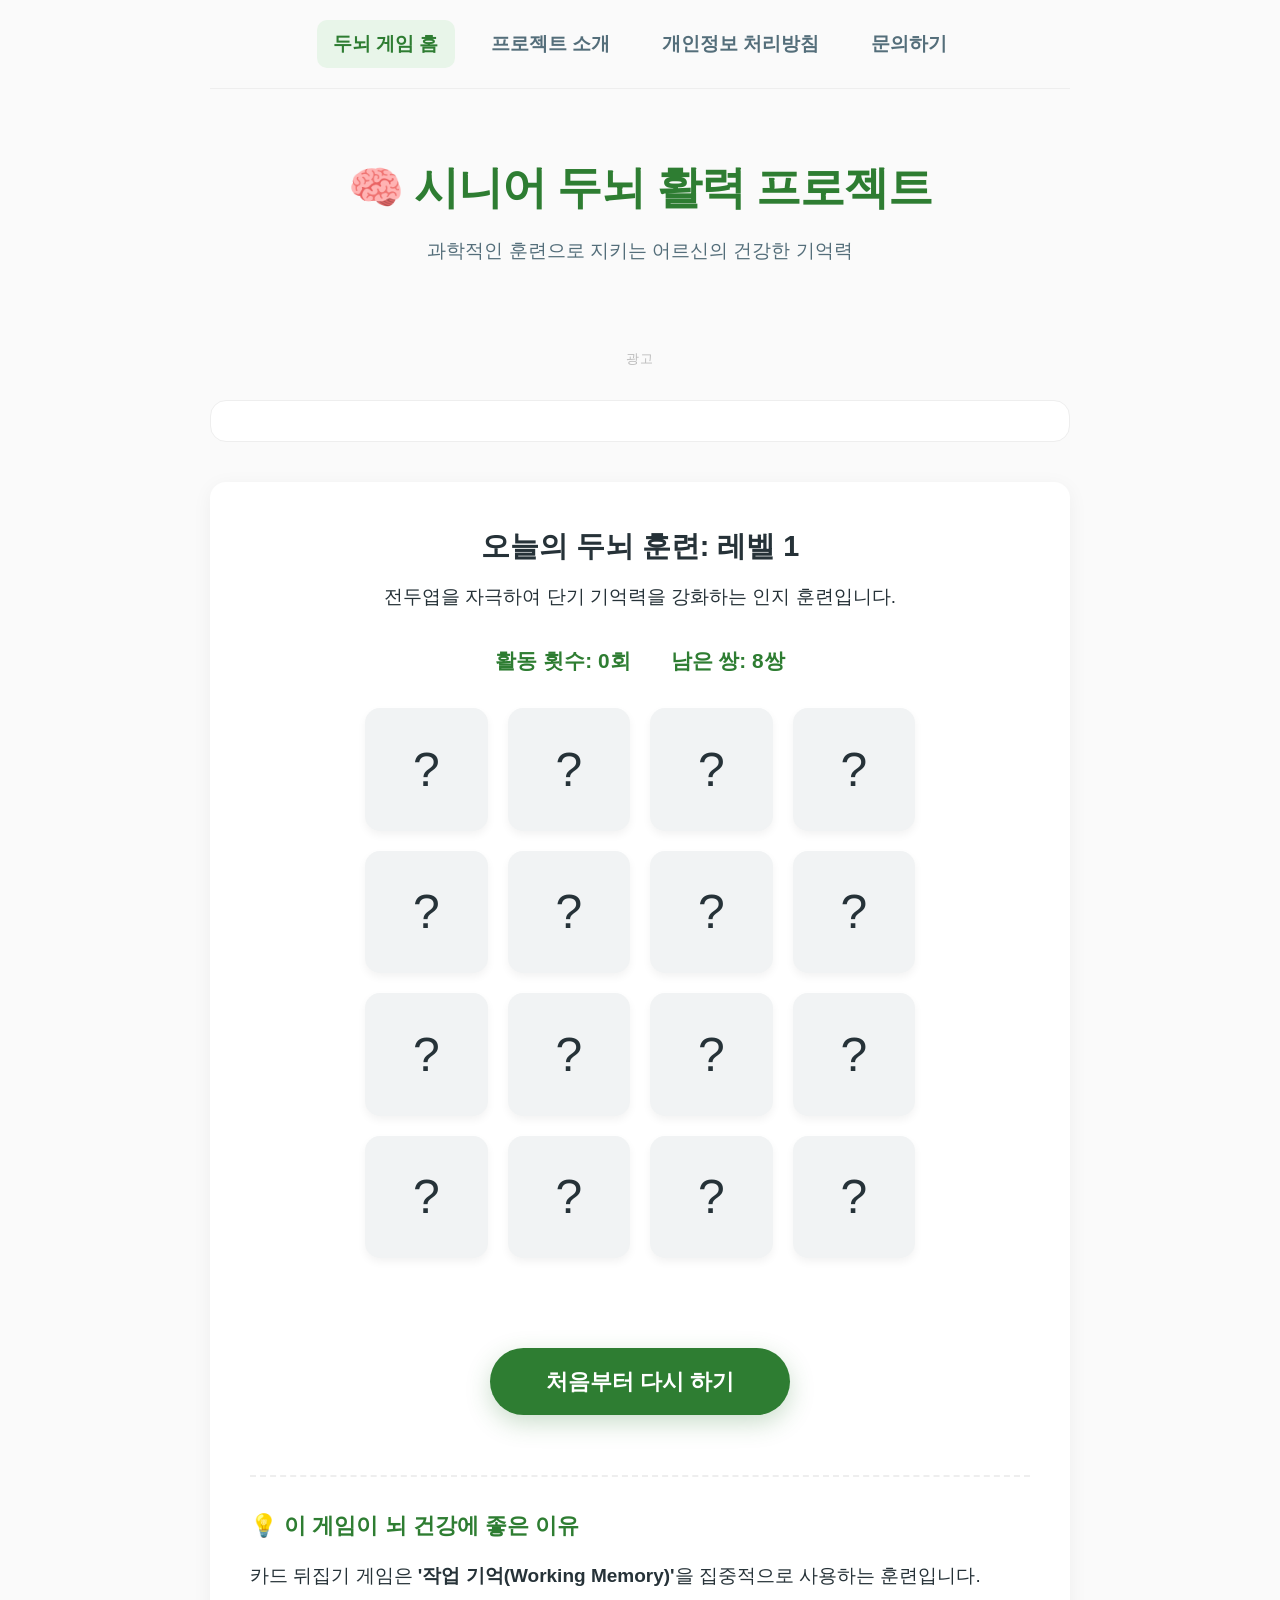
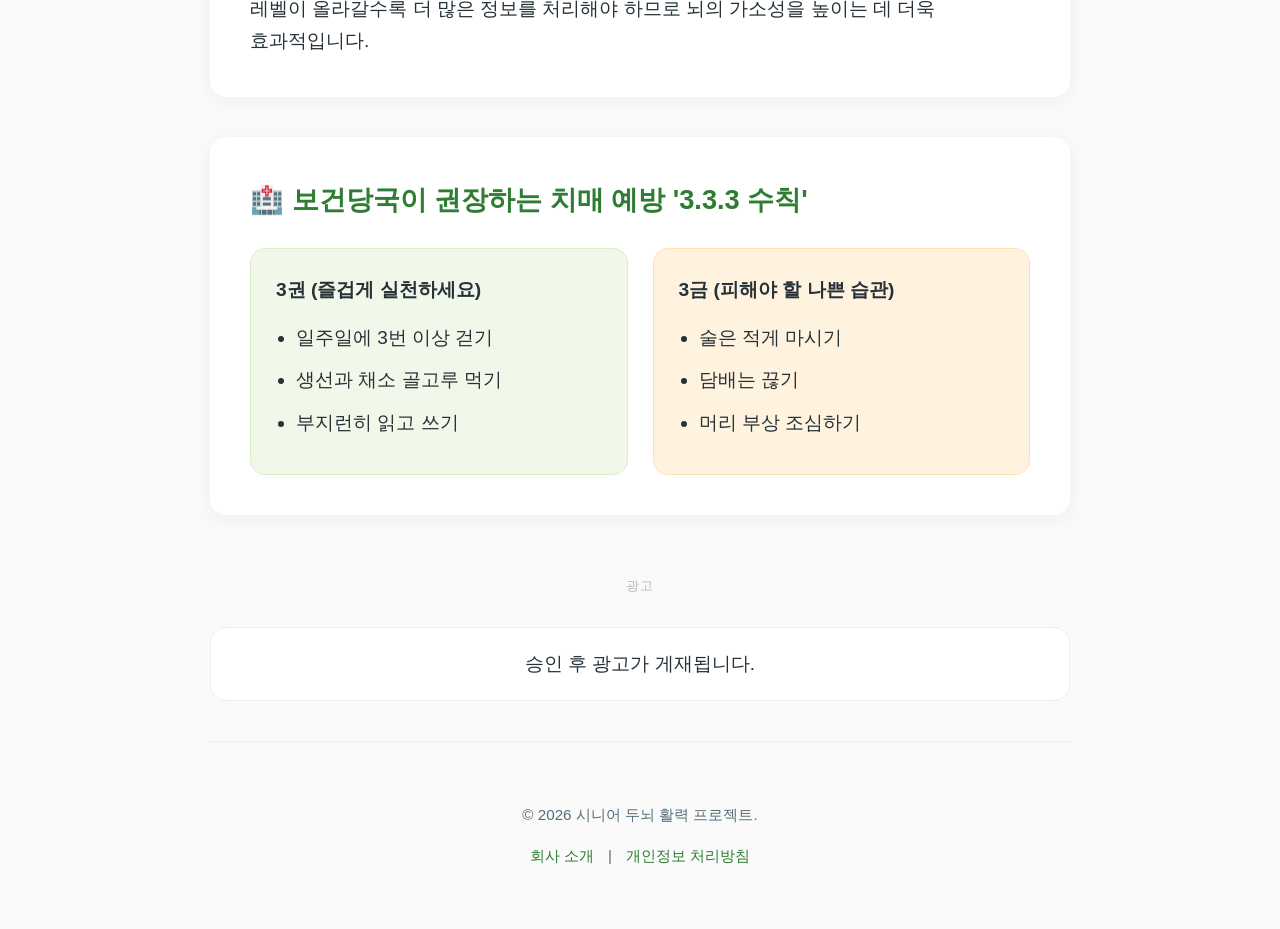
==== commit c8eaeae0: "feat: implement level system and remove BGM for better focus" ====
--- a/index.html
+++ b/index.html
@@ -23,12 +23,9 @@
     <header class="main-header">
       <h1>🧠 시니어 두뇌 활력 프로젝트</h1>
       <p class="tagline">과학적인 훈련으로 지키는 어르신의 건강한 기억력</p>
-      <div class="audio-controls">
-        <button id="bgm-toggle" class="btn-audio">🎵 배경음악 켜기</button>
-      </div>
     </header>
 
-    <!-- 광고와 콘텐츠의 명확한 구분: 레이블 추가 및 충분한 여백 확보 -->
+    <!-- 광고와 콘텐츠의 명확한 구분 -->
     <div class="ad-section">
       <p class="ad-notice">광고</p>
       <div class="ad-container top-ad">
@@ -45,80 +42,55 @@
     <main>
       <section class="game-wrapper">
         <div class="section-title">
-          <h2>오늘의 두뇌 훈련: 카드 기억력 테스트</h2>
+          <h2>오늘의 두뇌 훈련: 레벨 <span id="current-level">1</span></h2>
           <p>전두엽을 자극하여 단기 기억력을 강화하는 인지 훈련입니다.</p>
         </div>
         
         <div class="game-container">
-          <!-- 사용자 혼동 방지: 통계 정보 가독성 향상 -->
           <div class="game-stats">
-            <div class="stat-item">현재 활동 횟수: <span id="moves">0</span>회</div>
-            <div class="stat-item">찾아야 할 쌍: <span id="pairs">8</span>쌍</div>
+            <div class="stat-item">활동 횟수: <span id="moves">0</span>회</div>
+            <div class="stat-item">남은 쌍: <span id="pairs">8</span>쌍</div>
           </div>
 
           <div class="card-grid" id="card-grid">
             <!-- 자바스크립트로 생성됨 -->
           </div>
 
-          <!-- 오클릭 방지: 버튼 주변 여백 확보 -->
           <div class="action-area">
-            <button class="btn-primary" onclick="resetGame()">새로운 게임 시작하기</button>
+            <button class="btn-primary" onclick="resetGame(true)">처음부터 다시 하기</button>
           </div>
         </div>
 
         <div class="game-guide">
           <h3>💡 이 게임이 뇌 건강에 좋은 이유</h3>
-          <p>카드 뒤집기 게임은 <strong>'작업 기억(Working Memory)'</strong>을 집중적으로 사용하는 훈련입니다. 흩어져 있는 정보들 사이의 연관성을 찾아내고 위치를 기억하는 과정에서 뇌세포 간의 연결망인 시냅스가 활성화됩니다. 매일 10분 정도의 반복적인 훈련은 경도인지장애 예방에 실질적인 도움을 줄 수 있습니다. 이 과정은 뇌의 가소성을 높여 새로운 정보를 습득하고 저장하는 능력을 유지시켜 줍니다.</p>
+          <p>카드 뒤집기 게임은 <strong>'작업 기억(Working Memory)'</strong>을 집중적으로 사용하는 훈련입니다. 레벨이 올라갈수록 더 많은 정보를 처리해야 하므로 뇌의 가소성을 높이는 데 더욱 효과적입니다.</p>
         </div>
       </section>
 
-      <!-- 독창적인 콘텐츠 강화: 실제 실천 가이드 추가 -->
       <section class="expert-content">
         <div class="article-card">
           <h2>🏥 보건당국이 권장하는 치매 예방 '3.3.3 수칙'</h2>
-          <p>단순한 정보 나열이 아닌, 실생활에서 어떻게 실천해야 하는지 구체적인 가이드를 제공합니다.</p>
-          
           <div class="info-grid">
             <div class="info-box green">
               <h3>3권 (즐겁게 실천하세요)</h3>
               <ul>
-                <li><strong>일주일에 3번 이상 걷기:</strong> 최소 30분 이상, 숨이 약간 찰 정도의 강도가 좋습니다.</li>
-                <li><strong>생선과 채소 골고루 먹기:</strong> 등푸른 생선과 색깔 있는 채소를 매끼 챙겨 드세요.</li>
-                <li><strong>부지런히 읽고 쓰기:</strong> 신문 읽기나 일기 쓰기는 뇌세포를 젊게 유지합니다.</li>
+                <li>일주일에 3번 이상 걷기</li>
+                <li>생선과 채소 골고루 먹기</li>
+                <li>부지런히 읽고 쓰기</li>
               </ul>
             </div>
             <div class="info-box red">
               <h3>3금 (피해야 할 나쁜 습관)</h3>
               <ul>
-                <li><strong>술은 적게 마시기:</strong> 한 번에 2잔 이하로 제한하고, 섞어 마시지 마세요.</li>
-                <li><strong>담배는 끊기:</strong> 금연은 뇌혈관 건강뿐만 아니라 전신 건강의 기초입니다.</li>
-                <li><strong>머리 부상 조심하기:</strong> 집안 내 미끄럼 방지 패드 설치 등 안전 환경을 조성하세요.</li>
+                <li>술은 적게 마시기</li>
+                <li>담배는 끊기</li>
+                <li>머리 부상 조심하기</li>
               </ul>
             </div>
           </div>
         </div>
-
-        <!-- 부가 가치 제공: 사용자를 위한 추가 팁 섹션 -->
-        <div class="article-card accent">
-          <h2>🥗 뇌 건강을 위한 오늘의 추천 식단</h2>
-          <p>항산화 성분이 풍부한 식품으로 구성된 식단은 뇌의 염증을 줄여줍니다.</p>
-          <div class="food-tips">
-            <div class="food-item">
-              <strong>견과류 한 줌:</strong> 오후 간식으로 호두 2알과 아몬드 5알을 챙겨 드세요.
-            </div>
-            <div class="food-item">
-              <strong>컬러푸드 채소:</strong> 파프리카, 브로콜리 등 색이 진한 채소는 뇌 노화를 늦춥니다.
-            </div>
-          </div>
-        </div>
-
-        <div class="article-card">
-          <h2>👨‍⚕️ 정기적인 자가 진단의 중요성</h2>
-          <p>치매 예방의 시작은 자신의 상태를 정확히 아는 것입니다. 가까운 치매안심센터를 방문하여 매년 정기적인 검진을 받으시는 것을 권장합니다. 본 서비스의 기억력 게임 결과가 평소보다 눈에 띄게 낮아지거나 일상생활에 지장이 느껴진다면 반드시 전문가와 상담하시기 바랍니다. 저희 프로젝트는 어르신들의 건강한 내일을 항상 응원합니다.</p>
-        </div>
       </section>
 
-      <!-- 광고와 콘텐츠 혼동 방지: 명확한 하단 광고 구분 -->
       <div class="ad-section">
         <p class="ad-notice">광고</p>
         <div class="ad-container mid-ad">
@@ -127,28 +99,11 @@
       </div>
     </main>
 
-    <section class="community-section">
-      <h2>💬 건강 소통창</h2>
-      <p>오늘의 훈련 결과나 자신만의 건강 비법을 공유해 주세요.</p>
-      <div id="disqus_thread"></div>
-      <script>
-          (function() { 
-          var d = document, s = d.createElement('script');
-          s.src = 'https://productbuilder-jqbafca0xd.disqus.com/embed.js';
-          s.setAttribute('data-timestamp', +new Date());
-          (d.head || d.body).appendChild(s);
-          })();
-      </script>
-    </section>
-
     <footer class="main-footer">
       <div class="footer-content">
-        <p>&copy; 2026 시니어 두뇌 활력 프로젝트. 모든 콘텐츠는 정보 제공 및 교육 목적으로 제작되었습니다.</p>
-        <p>문의: <a href="mailto:contact@senior-brain.com">contact@senior-brain.com</a></p>
+        <p>&copy; 2026 시니어 두뇌 활력 프로젝트.</p>
         <div class="footer-links">
-          <a href="./about.html">회사 소개</a> | 
-          <a href="./privacy.html">개인정보 처리방침</a> | 
-          <a href="https://adsense-ko.googleblog.com/2012/09/2.html" target="_blank" rel="nofollow">광고 게재 정책 참조</a>
+          <a href="./about.html">회사 소개</a> | <a href="./privacy.html">개인정보 처리방침</a>
         </div>
       </div>
     </footer>
@@ -157,10 +112,10 @@
   <!-- 축하 이벤트 레이어 -->
   <div id="celebration-overlay" class="celebration-overlay">
     <div class="celebration-content">
-      <span class="celebration-emoji">🎉🎊🥳</span>
-      <h2>축하합니다!</h2>
-      <p>모든 카드를 맞추셨습니다.<br>오늘의 두뇌 훈련을 성공적으로 마쳤습니다!</p>
-      <button class="btn-primary" onclick="closeCelebration()">한 번 더 하기</button>
+      <span class="celebration-emoji">🎉</span>
+      <h2>참 잘하셨습니다!</h2>
+      <p id="level-complete-msg">레벨 완료!</p>
+      <button class="btn-primary" onclick="nextLevel()">다음 레벨 도전하기</button>
     </div>
   </div>
 
